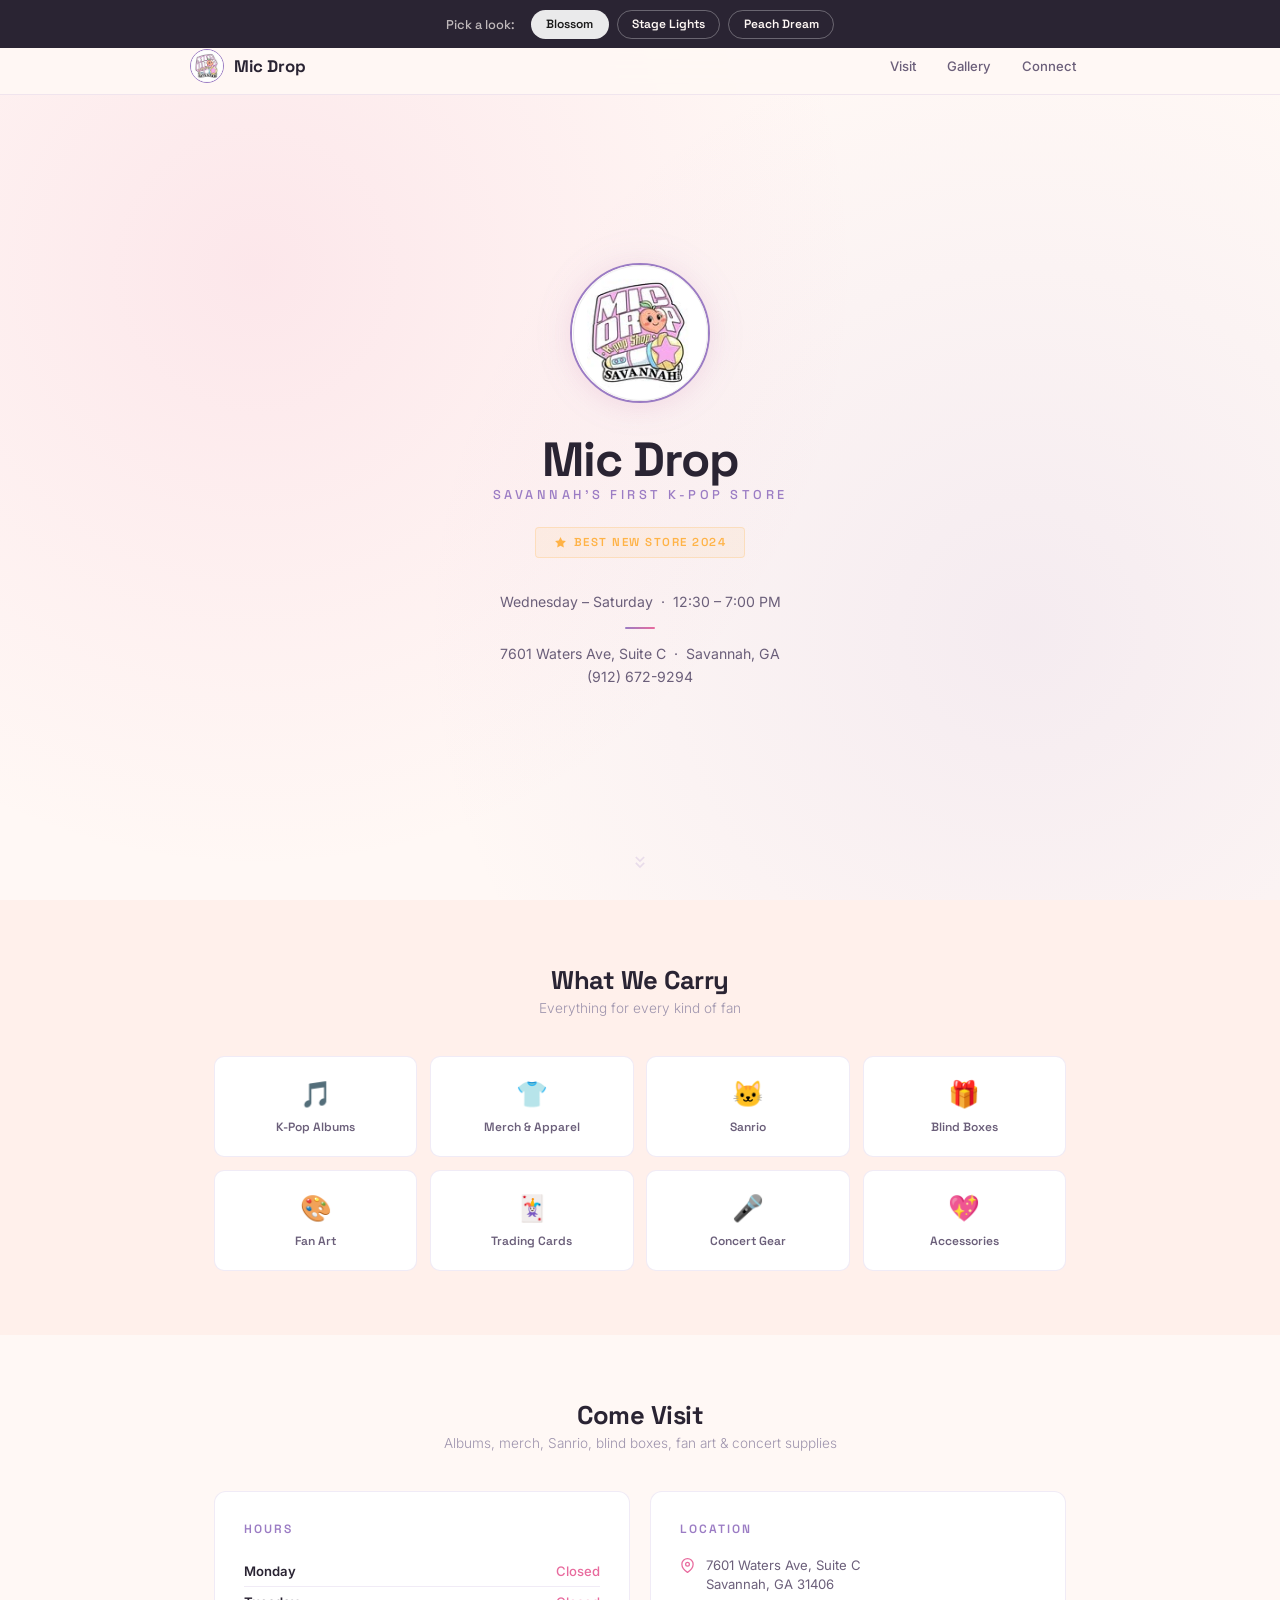
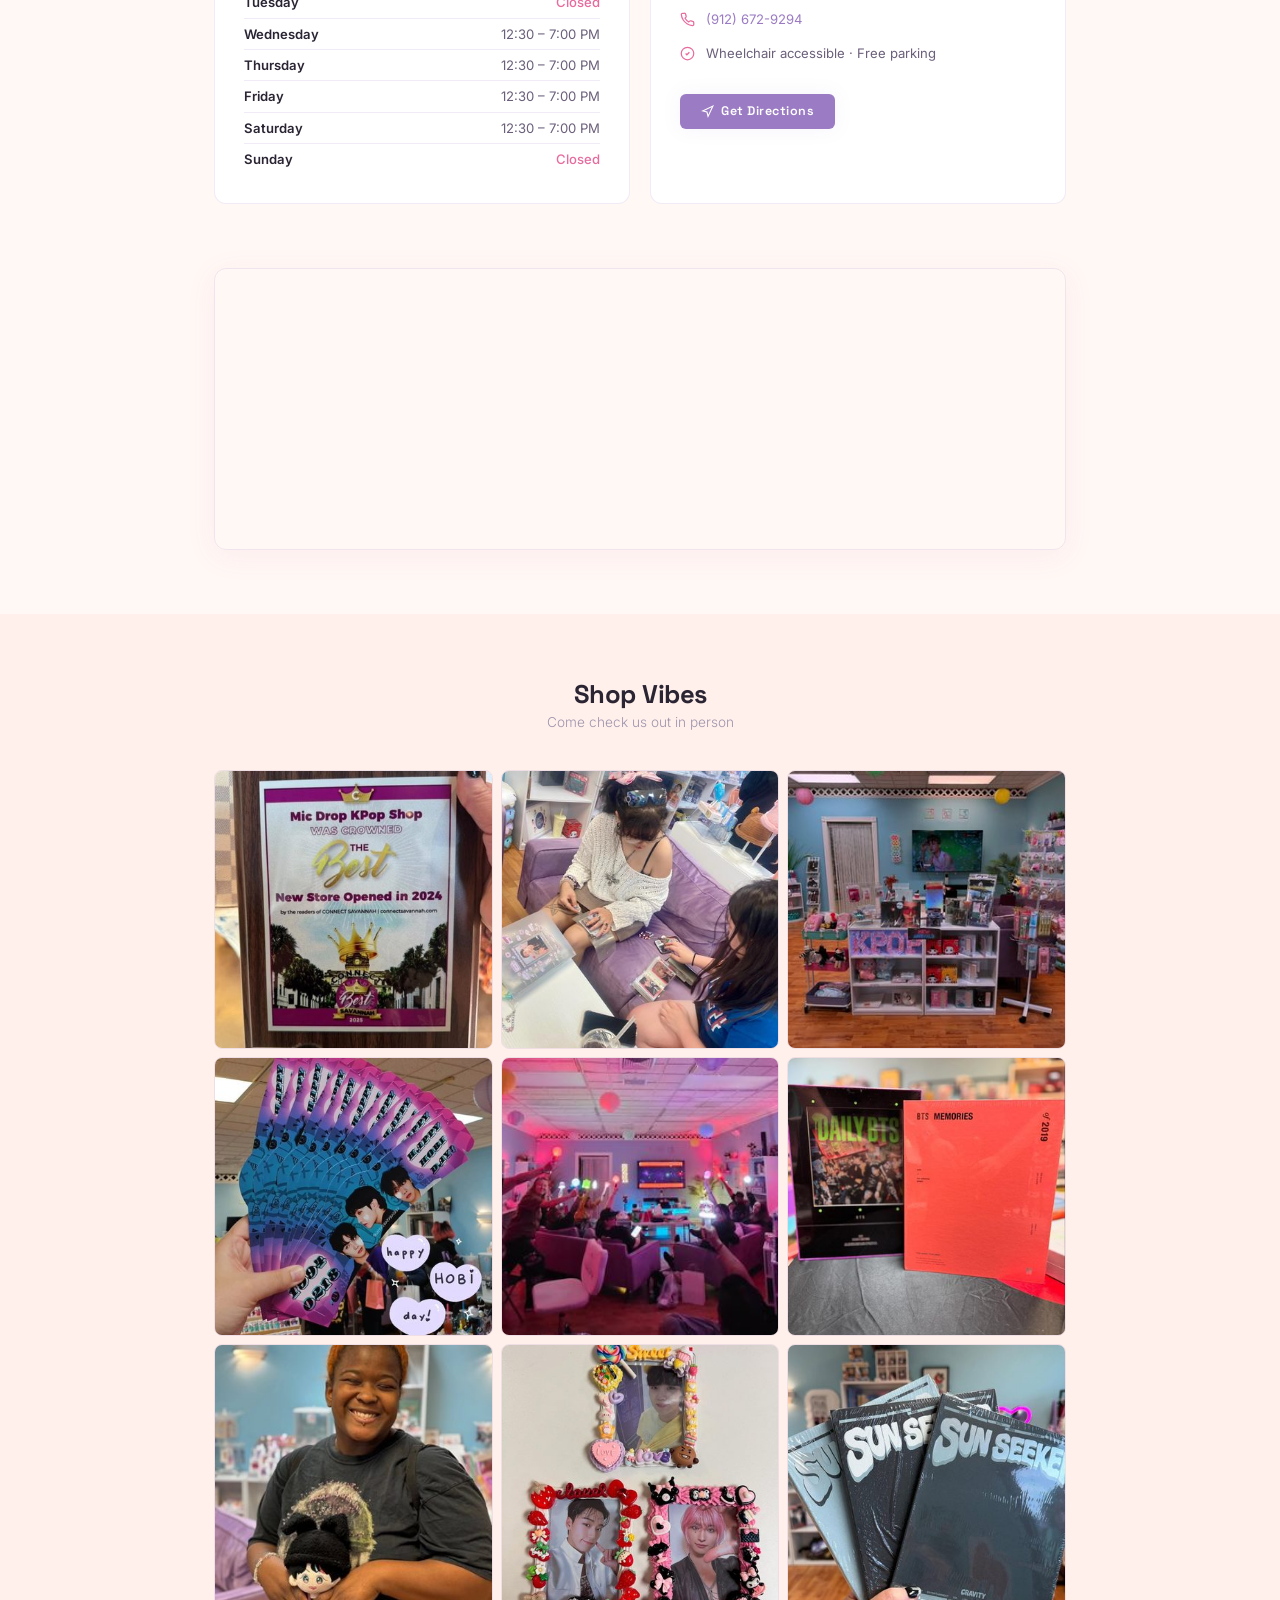
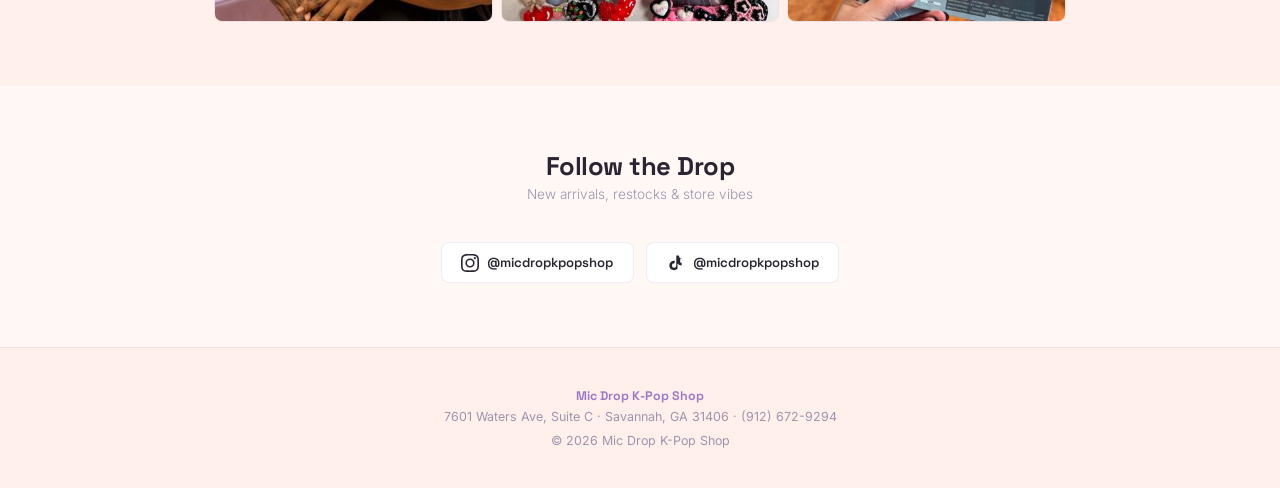
==== index.html @ 99015c01 "Initial landing page for Mic Drop K-Pop Shop" ====
<!DOCTYPE html>
<html lang="en">
<head>
<meta charset="UTF-8">
<meta name="viewport" content="width=device-width, initial-scale=1.0">
<title>Mic Drop K-Pop Shop | Savannah's First K-Pop Store</title>
<meta name="description" content="Mic Drop K-Pop Shop — Savannah's first K-pop store! Albums, merch, Sanrio, blind boxes & more. Open Wed-Sat 12:30-7pm. 7601 Waters Ave, Suite C, Savannah GA.">
<link rel="preconnect" href="https://fonts.googleapis.com">
<link rel="preconnect" href="https://fonts.gstatic.com" crossorigin>
<link href="https://fonts.googleapis.com/css2?family=Space+Grotesk:wght@400;500;600;700&family=Inter:wght@300;400;500;600&display=swap" rel="stylesheet">
<link rel="stylesheet" href="css/style.css">
<!-- ANALYTICS: uncomment when live
<script data-goatcounter="https://micdropkpop.goatcounter.com/count" async src="//gc.zgo.at/count.js"></script>
-->
</head>
<body data-theme="blossom">

<!-- THEME PICKER — Mom picks her favorite, then we remove this bar -->
<div class="theme-bar" id="themebar">
  <span>Pick a look:</span>
  <button class="theme-btn active" onclick="setTheme('blossom')">Blossom</button>
  <button class="theme-btn" onclick="setTheme('stage-lights')">Stage Lights</button>
  <button class="theme-btn" onclick="setTheme('peach-dream')">Peach Dream</button>
</div>

<!-- NAV -->
<nav class="site-nav">
  <div class="nav-inner">
    <a href="#" class="nav-brand">
      <img src="images/logo.png" alt="Mic Drop">
      <strong>Mic Drop</strong>
    </a>
    <div class="nav-links">
      <a href="#visit">Visit</a>
      <a href="#gallery">Gallery</a>
      <a href="#connect">Connect</a>
    </div>
    <button class="nav-toggle" onclick="document.querySelector('.nav-links').classList.toggle('open')" aria-label="Menu">&#9776;</button>
  </div>
</nav>

<!-- HERO -->
<section class="hero">
  <div class="hero-content">
    <div class="logo-wrap">
      <img src="images/logo.png" alt="Mic Drop K-Pop Shop Logo" width="140" height="140">
    </div>

    <h1>Mic Drop</h1>
    <p class="tagline">Savannah's First K-Pop Store</p>

    <div class="award">
      <svg viewBox="0 0 24 24" fill="currentColor" width="14" height="14"><path d="M12 2l3.09 6.26L22 9.27l-5 4.87 1.18 6.88L12 17.77l-6.18 3.25L7 14.14 2 9.27l6.91-1.01L12 2z"/></svg>
      Best New Store 2024
    </div>

    <div class="hero-info">
      <div>Wednesday &ndash; Saturday &nbsp;&middot;&nbsp; 12:30 &ndash; 7:00 PM</div>
      <div class="hero-divider"></div>
      <div>7601 Waters Ave, Suite C &nbsp;&middot;&nbsp; Savannah, GA</div>
      <div><a href="tel:+19126729294">(912) 672-9294</a></div>
    </div>
  </div>

  <div class="scroll-cue">
    <svg width="20" height="20" viewBox="0 0 24 24" fill="none" stroke="currentColor" stroke-width="2"><path d="M7 13l5 5 5-5M7 6l5 5 5-5"/></svg>
  </div>
</section>

<!-- WHAT WE CARRY -->
<div class="section-alt">
  <div class="section">
    <div class="section-head">
      <h2>What We Carry</h2>
      <p>Everything for every kind of fan</p>
    </div>
    <div class="categories">
      <div class="cat"><span class="cat-icon">&#x1F3B5;</span><span class="cat-name">K-Pop Albums</span></div>
      <div class="cat"><span class="cat-icon">&#x1F455;</span><span class="cat-name">Merch &amp; Apparel</span></div>
      <div class="cat"><span class="cat-icon">&#x1F431;</span><span class="cat-name">Sanrio</span></div>
      <div class="cat"><span class="cat-icon">&#x1F381;</span><span class="cat-name">Blind Boxes</span></div>
      <div class="cat"><span class="cat-icon">&#x1F3A8;</span><span class="cat-name">Fan Art</span></div>
      <div class="cat"><span class="cat-icon">&#x1F0CF;</span><span class="cat-name">Trading Cards</span></div>
      <div class="cat"><span class="cat-icon">&#x1F3A4;</span><span class="cat-name">Concert Gear</span></div>
      <div class="cat"><span class="cat-icon">&#x1F496;</span><span class="cat-name">Accessories</span></div>
    </div>
  </div>
</div>

<!-- VISIT -->
<div class="section" id="visit">
  <div class="section-head">
    <h2>Come Visit</h2>
    <p>Albums, merch, Sanrio, blind boxes, fan art &amp; concert supplies</p>
  </div>
  <div class="info-grid">
    <div class="card">
      <h3>Hours</h3>
      <div class="hours-row"><span class="hours-day">Monday</span><span class="hours-closed">Closed</span></div>
      <div class="hours-row"><span class="hours-day">Tuesday</span><span class="hours-closed">Closed</span></div>
      <div class="hours-row"><span class="hours-day">Wednesday</span><span class="hours-time">12:30 &ndash; 7:00 PM</span></div>
      <div class="hours-row"><span class="hours-day">Thursday</span><span class="hours-time">12:30 &ndash; 7:00 PM</span></div>
      <div class="hours-row"><span class="hours-day">Friday</span><span class="hours-time">12:30 &ndash; 7:00 PM</span></div>
      <div class="hours-row"><span class="hours-day">Saturday</span><span class="hours-time">12:30 &ndash; 7:00 PM</span></div>
      <div class="hours-row"><span class="hours-day">Sunday</span><span class="hours-closed">Closed</span></div>
    </div>
    <div class="card">
      <h3>Location</h3>
      <div class="loc-row">
        <svg viewBox="0 0 24 24" fill="none" stroke="currentColor" stroke-width="2"><path d="M21 10c0 7-9 13-9 13s-9-6-9-13a9 9 0 0 1 18 0z"/><circle cx="12" cy="10" r="3"/></svg>
        <div>7601 Waters Ave, Suite C<br>Savannah, GA 31406</div>
      </div>
      <div class="loc-row">
        <svg viewBox="0 0 24 24" fill="none" stroke="currentColor" stroke-width="2"><path d="M22 16.92v3a2 2 0 0 1-2.18 2 19.79 19.79 0 0 1-8.63-3.07 19.5 19.5 0 0 1-6-6 19.79 19.79 0 0 1-3.07-8.67A2 2 0 0 1 4.11 2h3a2 2 0 0 1 2 1.72c.127.96.361 1.903.7 2.81a2 2 0 0 1-.45 2.11L8.09 9.91a16 16 0 0 0 6 6l1.27-1.27a2 2 0 0 1 2.11-.45c.907.339 1.85.573 2.81.7A2 2 0 0 1 22 16.92z"/></svg>
        <a href="tel:+19126729294" data-track="phone">(912) 672-9294</a>
      </div>
      <div class="loc-row">
        <svg viewBox="0 0 24 24" fill="none" stroke="currentColor" stroke-width="2"><path d="M9 12l2 2 4-4"/><circle cx="12" cy="12" r="10"/></svg>
        <div>Wheelchair accessible &middot; Free parking</div>
      </div>
      <a href="https://www.google.com/maps/dir/?api=1&destination=7601+Waters+Ave+Suite+C+Savannah+GA+31406" target="_blank" rel="noopener" class="btn" data-track="directions">
        <svg viewBox="0 0 24 24" fill="none" stroke="currentColor" stroke-width="2"><path d="M3 11l19-9-9 19-2-8-8-2z"/></svg>
        Get Directions
      </a>
    </div>
  </div>
</div>

<!-- MAP -->
<div class="map-section">
  <div class="map-frame">
    <iframe src="https://maps.google.com/maps?q=7601+Waters+Ave+Suite+C+Savannah+GA+31406&t=&z=15&ie=UTF8&iwloc=&output=embed" allowfullscreen loading="lazy" referrerpolicy="no-referrer-when-downgrade" title="Store location"></iframe>
  </div>
</div>

<!-- GALLERY -->
<div class="section-alt" id="gallery">
  <div class="section">
    <div class="section-head">
      <h2>Shop Vibes</h2>
      <p>Come check us out in person</p>
    </div>
    <div class="gallery-grid">
      <div class="gallery-item"><img src="images/gallery/gallery_000_thumb.jpg" alt="Shop photo" loading="lazy"></div>
      <div class="gallery-item"><img src="images/gallery/gallery_001_thumb.jpg" alt="Shop photo" loading="lazy"></div>
      <div class="gallery-item"><img src="images/gallery/gallery_002_thumb.jpg" alt="Shop photo" loading="lazy"></div>
      <div class="gallery-item"><img src="images/gallery/gallery_003_thumb.jpg" alt="Shop photo" loading="lazy"></div>
      <div class="gallery-item"><img src="images/gallery/gallery_004_thumb.jpg" alt="Shop photo" loading="lazy"></div>
      <div class="gallery-item"><img src="images/gallery/gallery_005_thumb.jpg" alt="Shop photo" loading="lazy"></div>
      <div class="gallery-item"><img src="images/gallery/gallery_006_thumb.jpg" alt="Shop photo" loading="lazy"></div>
      <div class="gallery-item"><img src="images/gallery/gallery_007_thumb.jpg" alt="Shop photo" loading="lazy"></div>
      <div class="gallery-item"><img src="images/gallery/gallery_008_thumb.jpg" alt="Shop photo" loading="lazy"></div>
    </div>
  </div>
</div>

<!-- CONNECT -->
<div class="section" id="connect">
  <div class="section-head">
    <h2>Follow the Drop</h2>
    <p>New arrivals, restocks &amp; store vibes</p>
  </div>
  <div class="social-links">
    <a href="https://www.instagram.com/micdropkpopshop/" target="_blank" rel="noopener" class="social-link ig">
      <svg viewBox="0 0 24 24" fill="currentColor"><path d="M12 2.163c3.204 0 3.584.012 4.85.07 3.252.148 4.771 1.691 4.919 4.919.058 1.265.069 1.645.069 4.849 0 3.205-.012 3.584-.069 4.849-.149 3.225-1.664 4.771-4.919 4.919-1.266.058-1.644.07-4.85.07-3.204 0-3.584-.012-4.849-.07-3.26-.149-4.771-1.699-4.919-4.92-.058-1.265-.07-1.644-.07-4.849 0-3.204.013-3.583.07-4.849.149-3.227 1.664-4.771 4.919-4.919 1.266-.057 1.645-.069 4.849-.069zM12 0C8.741 0 8.333.014 7.053.072 2.695.272.273 2.69.073 7.052.014 8.333 0 8.741 0 12c0 3.259.014 3.668.072 4.948.2 4.358 2.618 6.78 6.98 6.98C8.333 23.986 8.741 24 12 24c3.259 0 3.668-.014 4.948-.072 4.354-.2 6.782-2.618 6.979-6.98.059-1.28.073-1.689.073-4.948 0-3.259-.014-3.667-.072-4.947-.196-4.354-2.617-6.78-6.979-6.98C15.668.014 15.259 0 12 0zm0 5.838a6.162 6.162 0 100 12.324 6.162 6.162 0 000-12.324zM12 16a4 4 0 110-8 4 4 0 010 8zm6.406-11.845a1.44 1.44 0 100 2.881 1.44 1.44 0 000-2.881z"/></svg>
      @micdropkpopshop
    </a>
    <a href="https://www.tiktok.com/@micdropkpopshop" target="_blank" rel="noopener" class="social-link tt">
      <svg viewBox="0 0 24 24" fill="currentColor"><path d="M19.59 6.69a4.83 4.83 0 01-3.77-4.25V2h-3.45v13.67a2.89 2.89 0 01-2.88 2.5 2.89 2.89 0 01-2.89-2.89 2.89 2.89 0 012.89-2.89c.28 0 .54.04.79.1v-3.5a6.37 6.37 0 00-.79-.05A6.34 6.34 0 003.15 15.2a6.34 6.34 0 0010.86 4.46V13a8.28 8.28 0 005.58 2.17v-3.44a4.85 4.85 0 01-1.99-.44l-.01-4.6z"/></svg>
      @micdropkpopshop
    </a>
  </div>
</div>

<!-- FOOTER -->
<footer class="site-footer">
  <p><strong>Mic Drop K-Pop Shop</strong></p>
  <p style="margin-top:0.3rem;">7601 Waters Ave, Suite C &middot; Savannah, GA 31406 &middot; (912) 672-9294</p>
  <p style="margin-top:0.6rem;">&copy; 2026 Mic Drop K-Pop Shop</p>
</footer>

<script>
function setTheme(name) {
  document.body.setAttribute('data-theme', name);
  document.querySelectorAll('.theme-btn').forEach(function(btn) {
    var btnName = btn.textContent.trim().toLowerCase().replace(/\s+/g, '-');
    btn.classList.toggle('active', btnName === name);
  });
  try { localStorage.setItem('micdrop-theme', name); } catch(e) {}
}
try {
  var saved = localStorage.getItem('micdrop-theme');
  if (saved) setTheme(saved);
} catch(e) {}
// ANALYTICS: uncomment when GoatCounter is live
// Track directions clicks and phone taps — the two metrics that matter
// document.querySelectorAll('[data-track]').forEach(function(el) {
//   el.addEventListener('click', function() {
//     if (window.goatcounter) {
//       window.goatcounter.count({path: 'action/' + el.getAttribute('data-track'), event: true});
//     }
//   });
// });

document.addEventListener('click', function(e) {
  var nav = document.querySelector('.nav-links');
  if (nav && nav.classList.contains('open') && !e.target.closest('.site-nav')) {
    nav.classList.remove('open');
  }
});
</script>
</body>
</html>
---- css/style.css ----
/* Mic Drop K-Pop Shop — Landing Page */

/* =========================================
   THEME VARIABLES
   ========================================= */

/* Blossom (Light) — matches the kawaii logo */
[data-theme="blossom"] {
  --bg: #FFF8F5;
  --bg-card: #FFFFFF;
  --bg-elevated: #FFF0EB;
  --accent: #E86B9E;
  --accent-glow: rgba(232,107,158,0.12);
  --secondary: #9B7CC4;
  --secondary-glow: rgba(155,124,196,0.10);
  --gold: #FFB347;
  --text: #2A2433;
  --text-muted: #6B5F7A;
  --text-dim: #9E94AD;
  --border: rgba(155,124,196,0.15);
  --shadow: rgba(232,107,158,0.08);
  --nav-bg: rgba(255,248,245,0.92);
  --btn-text: #FFFFFF;
  --footer-bg: #FFF0EB;
}

/* Stage Lights (Dark) */
[data-theme="stage-lights"] {
  --bg: #0E0B13;
  --bg-card: #16121E;
  --bg-elevated: #1E1929;
  --accent: #E86B9E;
  --accent-glow: rgba(232,107,158,0.12);
  --secondary: #9B7CC4;
  --secondary-glow: rgba(155,124,196,0.15);
  --gold: #FFD93D;
  --text: #EEEAF3;
  --text-muted: #9890A6;
  --text-dim: #6B6280;
  --border: rgba(155,124,196,0.15);
  --shadow: rgba(0,0,0,0.3);
  --nav-bg: rgba(14,11,19,0.92);
  --btn-text: #FFFFFF;
  --footer-bg: #16121E;
}

/* Peach Dream (Warm) */
[data-theme="peach-dream"] {
  --bg: #FEF6EE;
  --bg-card: #FFFFFF;
  --bg-elevated: #FFF2E8;
  --accent: #F5A882;
  --accent-glow: rgba(245,168,130,0.12);
  --secondary: #D4849A;
  --secondary-glow: rgba(212,132,154,0.10);
  --gold: #FFB347;
  --text: #3D2E24;
  --text-muted: #7A6558;
  --text-dim: #A69588;
  --border: rgba(212,132,154,0.15);
  --shadow: rgba(245,168,130,0.08);
  --nav-bg: rgba(254,246,238,0.92);
  --btn-text: #FFFFFF;
  --footer-bg: #FFF2E8;
}

/* =========================================
   BASE
   ========================================= */
* { margin: 0; padding: 0; box-sizing: border-box; }
html { scroll-behavior: smooth; }

body {
  font-family: 'Inter', -apple-system, BlinkMacSystemFont, sans-serif;
  color: var(--text);
  background: var(--bg);
  overflow-x: hidden;
  transition: background 0.4s, color 0.4s;
}

h1, h2, h3 { font-family: 'Space Grotesk', sans-serif; }
a { color: var(--secondary); text-decoration: none; transition: color 0.2s; }
a:hover { color: var(--accent); }

/* =========================================
   THEME PICKER (preview bar — removed for production)
   ========================================= */
.theme-bar {
  position: fixed;
  top: 0;
  left: 0;
  right: 0;
  z-index: 200;
  background: var(--text);
  color: var(--bg);
  padding: 0.6rem 1rem;
  display: flex;
  align-items: center;
  justify-content: center;
  gap: 0.5rem;
  font-family: 'Space Grotesk', sans-serif;
  font-size: 0.8rem;
  font-weight: 500;
}
.theme-bar span { margin-right: 0.5rem; opacity: 0.7; }

.theme-btn {
  padding: 0.35rem 0.9rem;
  border: 1.5px solid rgba(255,255,255,0.3);
  border-radius: 20px;
  background: transparent;
  color: inherit;
  font-family: 'Space Grotesk', sans-serif;
  font-size: 0.75rem;
  font-weight: 600;
  cursor: pointer;
  transition: all 0.2s;
}
.theme-btn:hover { border-color: rgba(255,255,255,0.6); }
.theme-btn.active {
  background: rgba(255,255,255,0.9);
  color: #1a1a1a;
  border-color: transparent;
}

/* =========================================
   NAV
   ========================================= */
.site-nav {
  position: fixed;
  top: 38px; /* below theme bar — change to 0 for production */
  left: 0;
  right: 0;
  z-index: 100;
  background: var(--nav-bg);
  backdrop-filter: blur(12px);
  -webkit-backdrop-filter: blur(12px);
  border-bottom: 1px solid var(--border);
  padding: 0 1.5rem;
  transition: background 0.4s;
}

.nav-inner {
  max-width: 900px;
  margin: 0 auto;
  display: flex;
  align-items: center;
  justify-content: space-between;
  height: 56px;
}

.nav-brand {
  display: flex;
  align-items: center;
  gap: 0.6rem;
  text-decoration: none;
  color: var(--text);
}
.nav-brand img {
  width: 34px;
  height: 34px;
  border-radius: 50%;
  border: 1.5px solid var(--secondary);
}
.nav-brand strong {
  font-family: 'Space Grotesk', sans-serif;
  font-size: 1.05rem;
  font-weight: 700;
}

.nav-links { display: flex; gap: 0.25rem; }
.nav-links a {
  padding: 0.45rem 0.85rem;
  font-size: 0.82rem;
  font-weight: 500;
  color: var(--text-muted);
  border-radius: 6px;
  transition: all 0.2s;
}
.nav-links a:hover { color: var(--text); background: var(--secondary-glow); }

.nav-toggle {
  display: none;
  background: none;
  border: none;
  color: var(--text);
  font-size: 1.4rem;
  cursor: pointer;
}

/* =========================================
   HERO
   ========================================= */
.hero {
  min-height: 100vh;
  display: flex;
  flex-direction: column;
  align-items: center;
  justify-content: center;
  text-align: center;
  padding: 6rem 1.5rem 3rem;
  position: relative;
  overflow: hidden;
}

.hero::before {
  content: '';
  position: absolute;
  inset: 0;
  background-image:
    radial-gradient(circle at 20% 30%, var(--accent-glow) 0%, transparent 50%),
    radial-gradient(circle at 80% 70%, var(--secondary-glow) 0%, transparent 50%);
  pointer-events: none;
}

.hero-content {
  position: relative;
  z-index: 2;
  max-width: 500px;
}

.logo-wrap {
  margin-bottom: 1.8rem;
  display: inline-block;
}
.logo-wrap img {
  width: 140px;
  height: 140px;
  border-radius: 50%;
  object-fit: cover;
  border: 2.5px solid var(--secondary);
  box-shadow: 0 0 40px var(--secondary-glow), 0 4px 20px var(--shadow);
  transition: transform 0.3s, box-shadow 0.3s;
}
.logo-wrap img:hover {
  transform: scale(1.03);
  box-shadow: 0 0 60px var(--secondary-glow), 0 8px 30px var(--shadow);
}

.hero h1 {
  font-size: 3rem;
  font-weight: 700;
  letter-spacing: -1px;
  line-height: 1;
  margin-bottom: 0.15rem;
}

[data-theme="stage-lights"] .hero h1 {
  background: linear-gradient(135deg, var(--text) 0%, #B99ADF 50%, var(--accent) 100%);
  -webkit-background-clip: text;
  -webkit-text-fill-color: transparent;
  background-clip: text;
}

.tagline {
  font-family: 'Space Grotesk', sans-serif;
  font-size: 0.8rem;
  font-weight: 500;
  letter-spacing: 3.5px;
  text-transform: uppercase;
  color: var(--secondary);
  margin-bottom: 1.5rem;
}

.award {
  display: inline-flex;
  align-items: center;
  gap: 0.45rem;
  background: rgba(255,179,71,0.08);
  border: 1px solid rgba(255,179,71,0.25);
  color: var(--gold);
  font-family: 'Space Grotesk', sans-serif;
  font-weight: 600;
  font-size: 0.72rem;
  letter-spacing: 1.5px;
  text-transform: uppercase;
  padding: 0.45rem 1.1rem;
  border-radius: 4px;
  margin-bottom: 2.2rem;
}
.award svg { width: 13px; height: 13px; }

[data-theme="stage-lights"] .award {
  color: #FFD93D;
  background: rgba(255,217,61,0.08);
  border-color: rgba(255,217,61,0.25);
}

.hero-info {
  display: flex;
  flex-direction: column;
  gap: 0.35rem;
  font-size: 0.88rem;
  color: var(--text-muted);
}
.hero-info a { color: var(--text-muted); }
.hero-info a:hover { color: var(--accent); }

.hero-divider {
  width: 30px;
  height: 2px;
  background: linear-gradient(90deg, var(--secondary), var(--accent));
  margin: 0.7rem auto;
  border-radius: 1px;
}

.scroll-cue {
  position: absolute;
  bottom: 1.5rem;
  left: 50%;
  transform: translateX(-50%);
  z-index: 2;
  opacity: 0.2;
  color: var(--secondary);
  animation: bob 2s ease-in-out infinite;
}
@keyframes bob {
  0%, 100% { opacity: 0.15; transform: translateX(-50%) translateY(0); }
  50% { opacity: 0.3; transform: translateX(-50%) translateY(5px); }
}

/* =========================================
   SECTIONS
   ========================================= */
.section {
  padding: 4rem 1.5rem;
  max-width: 900px;
  margin: 0 auto;
}

.section-alt {
  background: var(--bg-elevated);
  transition: background 0.4s;
}

.section-head {
  text-align: center;
  margin-bottom: 2.5rem;
}
.section-head h2 {
  font-size: 1.6rem;
  font-weight: 700;
  letter-spacing: -0.5px;
  margin-bottom: 0.25rem;
}
.section-head p {
  font-size: 0.85rem;
  color: var(--text-dim);
  font-weight: 300;
}

/* =========================================
   CATEGORIES
   ========================================= */
.categories {
  display: grid;
  grid-template-columns: repeat(4, 1fr);
  gap: 0.8rem;
}

.cat {
  background: var(--bg-card);
  border: 1px solid var(--border);
  border-radius: 10px;
  padding: 1.3rem 0.8rem;
  text-align: center;
  transition: all 0.3s;
}
.cat:hover {
  border-color: var(--secondary);
  transform: translateY(-2px);
  box-shadow: 0 6px 20px var(--shadow);
}
.cat-icon { font-size: 1.6rem; display: block; margin-bottom: 0.4rem; }
.cat-name {
  font-family: 'Space Grotesk', sans-serif;
  font-weight: 600;
  font-size: 0.75rem;
  color: var(--text-muted);
}

/* =========================================
   INFO CARDS
   ========================================= */
.info-grid {
  display: grid;
  grid-template-columns: 1fr 1fr;
  gap: 1.3rem;
}

.card {
  background: var(--bg-card);
  border: 1px solid var(--border);
  border-radius: 12px;
  padding: 1.8rem;
  transition: border-color 0.3s, box-shadow 0.3s;
}
.card:hover {
  border-color: rgba(155,124,196,0.25);
  box-shadow: 0 4px 20px var(--shadow);
}

.card h3 {
  font-size: 0.75rem;
  font-weight: 600;
  letter-spacing: 2px;
  text-transform: uppercase;
  color: var(--secondary);
  margin-bottom: 1.2rem;
}

.hours-row {
  display: flex;
  justify-content: space-between;
  padding: 0.45rem 0;
  font-size: 0.82rem;
  border-bottom: 1px solid var(--border);
}
.hours-row:last-child { border-bottom: none; }
.hours-day { font-weight: 600; }
.hours-time { color: var(--text-muted); }
.hours-closed { color: var(--accent); font-weight: 500; }

.loc-row {
  display: flex;
  gap: 0.7rem;
  align-items: flex-start;
  margin-bottom: 0.9rem;
  font-size: 0.82rem;
  color: var(--text-muted);
  line-height: 1.5;
}
.loc-row svg {
  flex-shrink: 0;
  width: 15px;
  height: 15px;
  color: var(--accent);
  margin-top: 2px;
}

.btn {
  display: inline-flex;
  align-items: center;
  gap: 0.45rem;
  margin-top: 1rem;
  padding: 0.6rem 1.3rem;
  background: var(--secondary);
  color: var(--btn-text);
  font-family: 'Space Grotesk', sans-serif;
  font-size: 0.78rem;
  font-weight: 600;
  letter-spacing: 0.5px;
  border: none;
  border-radius: 6px;
  text-decoration: none;
  transition: all 0.2s;
  box-shadow: 0 0 18px var(--secondary-glow);
  cursor: pointer;
}
.btn:hover {
  background: var(--accent);
  color: var(--btn-text);
  box-shadow: 0 0 22px var(--accent-glow);
  transform: translateY(-1px);
}
.btn svg { width: 13px; height: 13px; }

/* =========================================
   MAP
   ========================================= */
.map-section {
  max-width: 900px;
  margin: 0 auto;
  padding: 0 1.5rem 4rem;
}
.map-frame {
  border-radius: 12px;
  overflow: hidden;
  border: 1px solid var(--border);
  box-shadow: 0 6px 30px var(--shadow);
}
.map-frame iframe {
  width: 100%;
  height: 280px;
  border: none;
  display: block;
}
[data-theme="stage-lights"] .map-frame iframe {
  filter: invert(90%) hue-rotate(180deg) saturate(60%) brightness(120%) contrast(85%);
}

/* =========================================
   GALLERY
   ========================================= */
.gallery-grid {
  display: grid;
  grid-template-columns: repeat(3, 1fr);
  gap: 0.5rem;
}
.gallery-item {
  aspect-ratio: 1;
  overflow: hidden;
  border-radius: 8px;
  border: 1px solid var(--border);
}
.gallery-item img {
  width: 100%;
  height: 100%;
  object-fit: cover;
  transition: transform 0.3s;
  display: block;
}
.gallery-item:hover img { transform: scale(1.05); }

/* =========================================
   SOCIAL
   ========================================= */
.social-links {
  display: flex;
  justify-content: center;
  gap: 0.8rem;
  flex-wrap: wrap;
}

.social-link {
  display: flex;
  align-items: center;
  gap: 0.5rem;
  padding: 0.65rem 1.2rem;
  background: var(--bg-card);
  border: 1px solid var(--border);
  border-radius: 8px;
  text-decoration: none;
  color: var(--text);
  font-family: 'Space Grotesk', sans-serif;
  font-weight: 600;
  font-size: 0.82rem;
  transition: all 0.2s;
}
.social-link:hover {
  border-color: var(--secondary);
  background: var(--bg-elevated);
  color: var(--text);
}
.social-link svg { width: 18px; height: 18px; flex-shrink: 0; }
.social-link.ig:hover { border-color: #E1306C; }
.social-link.ig:hover svg { color: #E1306C; }
.social-link.tt:hover { border-color: #00f2ea; }
.social-link.tt:hover svg { color: #00f2ea; }

/* =========================================
   FOOTER
   ========================================= */
.site-footer {
  text-align: center;
  padding: 2.5rem 1.5rem;
  border-top: 1px solid var(--border);
  background: var(--footer-bg);
  font-size: 0.78rem;
  color: var(--text-dim);
  transition: background 0.4s;
}
.site-footer strong {
  color: var(--secondary);
  font-family: 'Space Grotesk', sans-serif;
}

/* =========================================
   RESPONSIVE
   ========================================= */
@media (max-width: 768px) {
  .theme-bar { font-size: 0.72rem; gap: 0.35rem; padding: 0.5rem 0.8rem; }
  .theme-btn { padding: 0.3rem 0.65rem; font-size: 0.68rem; }
  .hero h1 { font-size: 2.3rem; }
  .logo-wrap img { width: 115px; height: 115px; }
  .info-grid { grid-template-columns: 1fr; }
  .categories { grid-template-columns: repeat(2, 1fr); }
  .social-links { flex-direction: column; align-items: center; }
  .gallery-grid { grid-template-columns: repeat(2, 1fr); }
  .nav-links { display: none; }
  .nav-links.open {
    display: flex;
    flex-direction: column;
    position: absolute;
    top: 56px;
    left: 0;
    right: 0;
    background: var(--nav-bg);
    backdrop-filter: blur(12px);
    padding: 0.8rem;
    border-bottom: 1px solid var(--border);
  }
  .nav-toggle { display: block; }
}

@media (max-width: 480px) {
  .hero h1 { font-size: 1.9rem; }
  .categories { gap: 0.6rem; }
  .cat { padding: 1rem 0.6rem; }
  .section { padding: 3rem 1.2rem; }
  .gallery-grid { grid-template-columns: repeat(2, 1fr); }
}
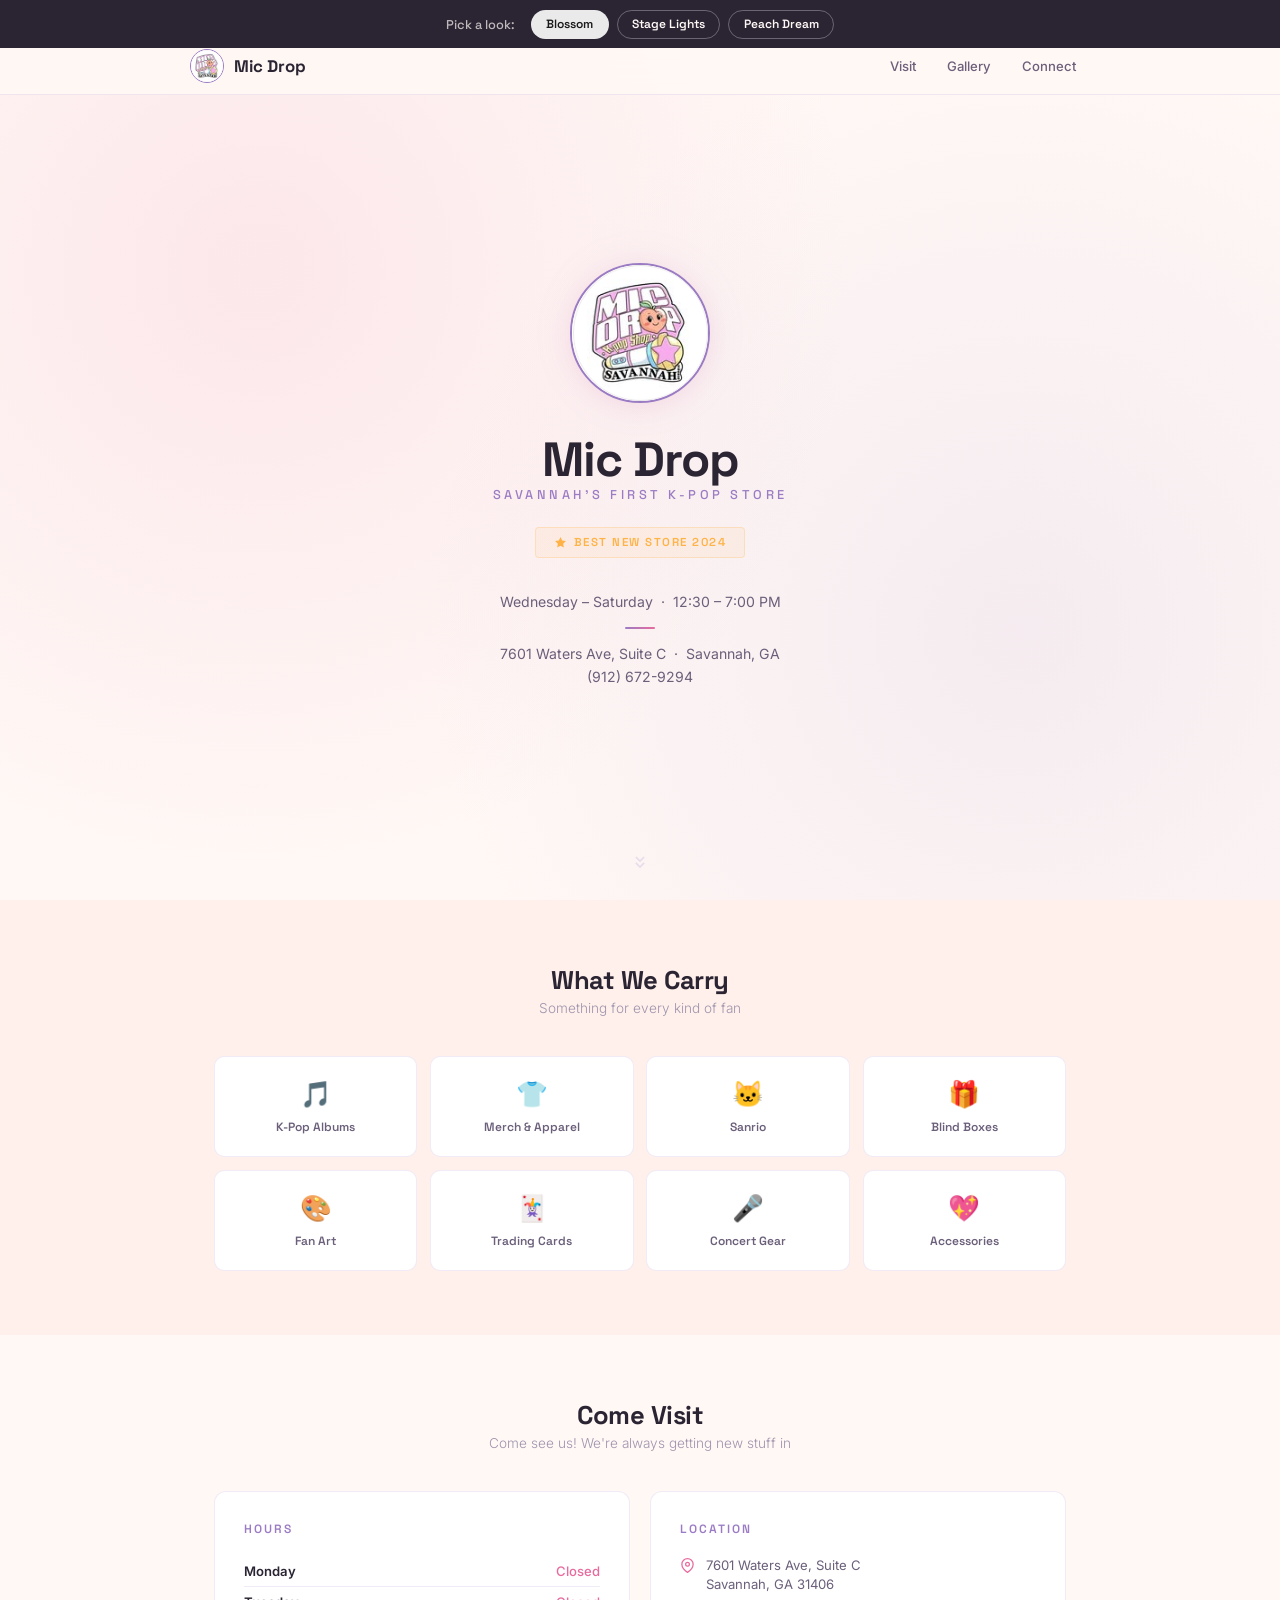
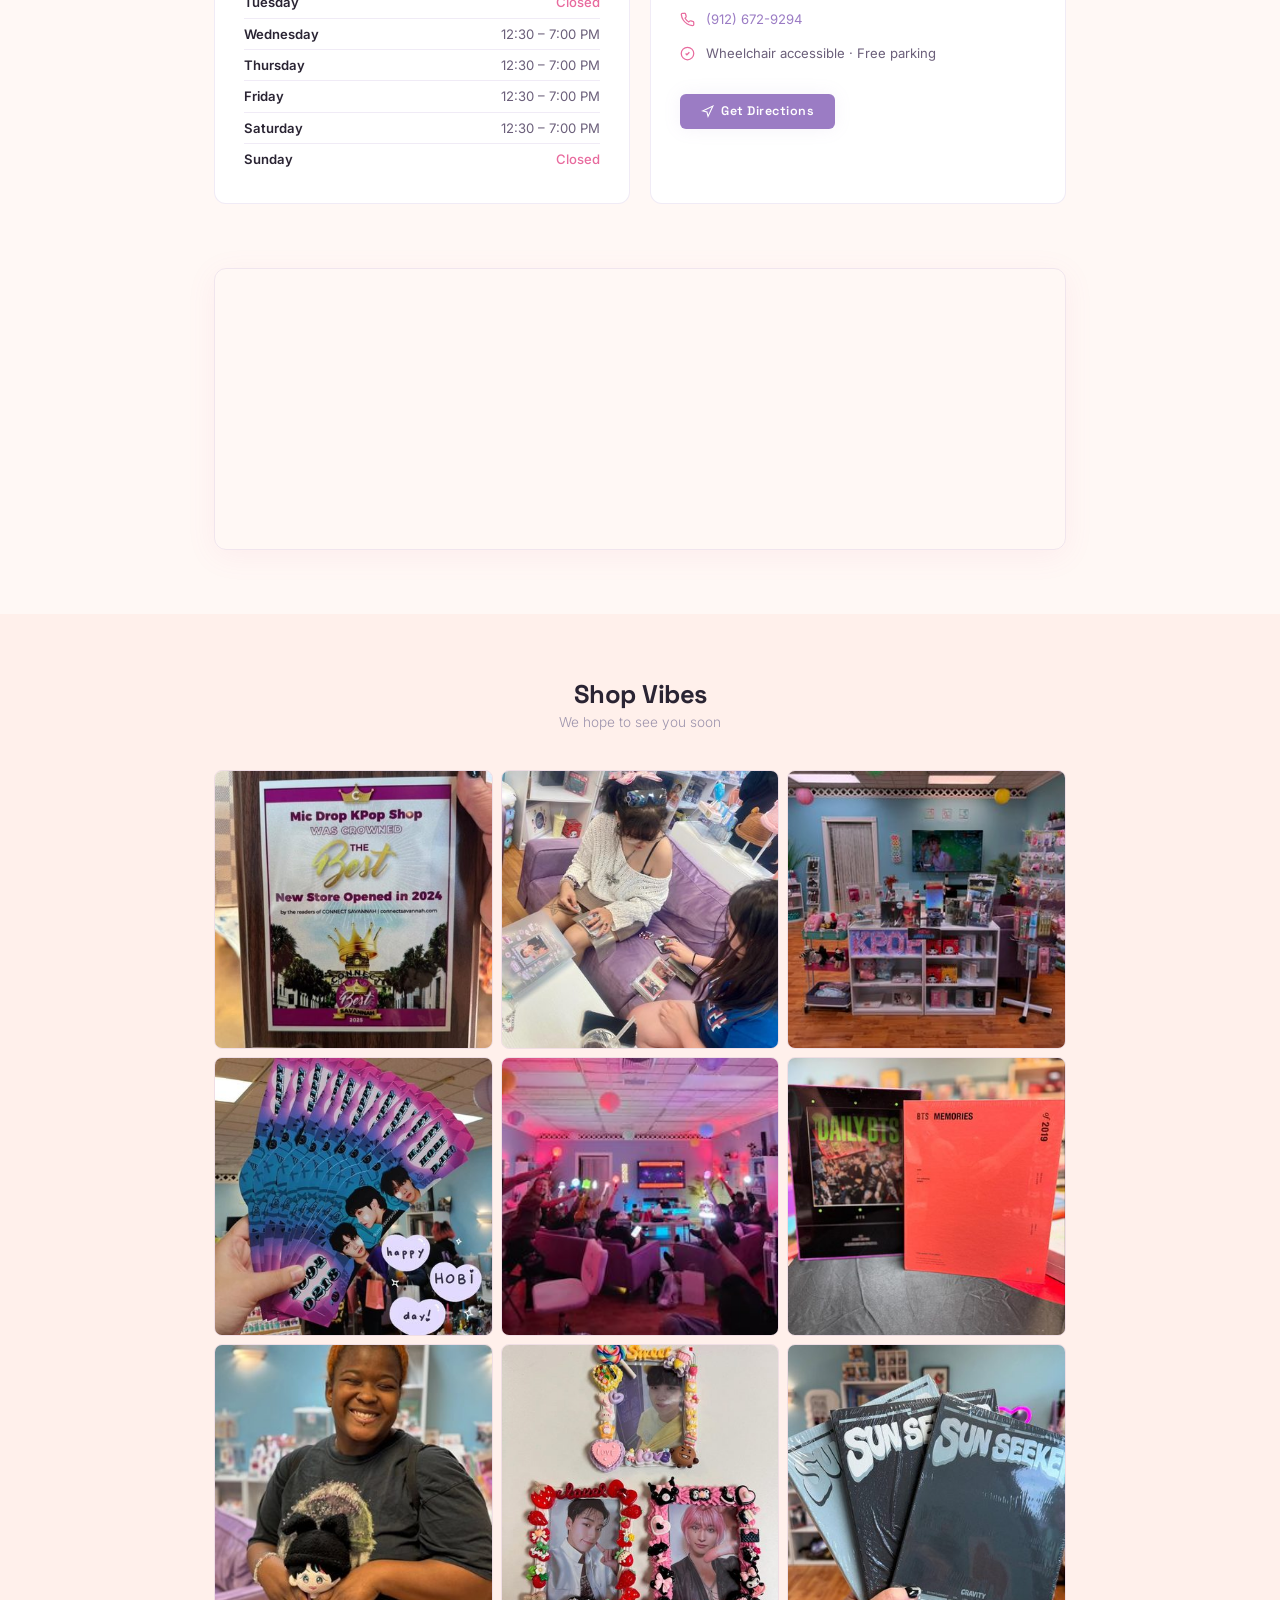
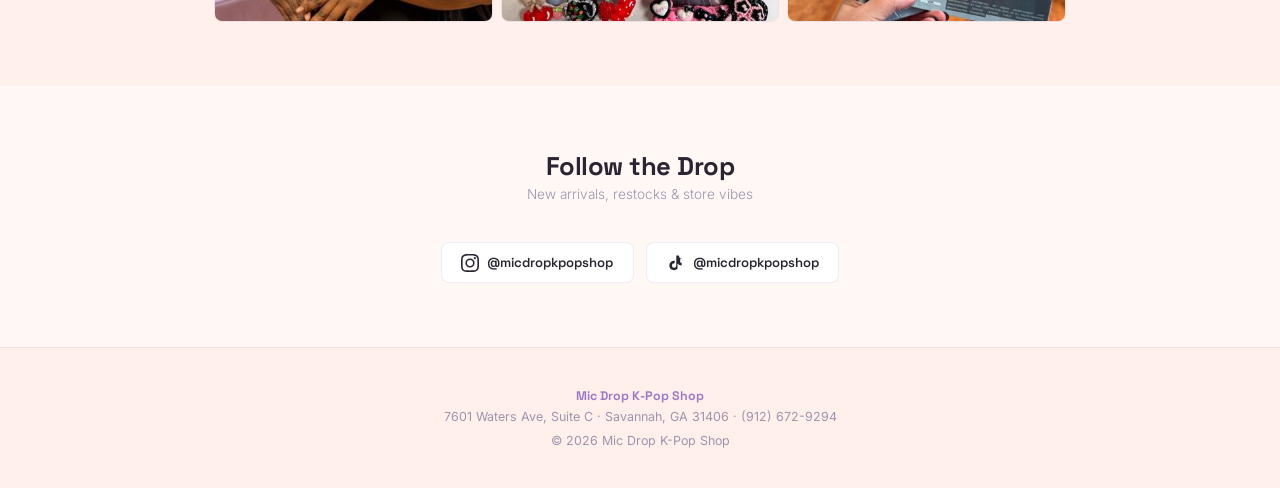
==== commit eb9248fe: "Add favicon, OG social tags, real alt text, tune copy to match shop voice" ====
--- a/index.html
+++ b/index.html
@@ -5,6 +5,17 @@
 <meta name="viewport" content="width=device-width, initial-scale=1.0">
 <title>Mic Drop K-Pop Shop | Savannah's First K-Pop Store</title>
 <meta name="description" content="Mic Drop K-Pop Shop — Savannah's first K-pop store! Albums, merch, Sanrio, blind boxes & more. Open Wed-Sat 12:30-7pm. 7601 Waters Ave, Suite C, Savannah GA.">
+<link rel="icon" href="favicon.ico" sizes="32x32">
+<link rel="apple-touch-icon" href="apple-touch-icon.png">
+<meta property="og:type" content="website">
+<meta property="og:title" content="Mic Drop K-Pop Shop">
+<meta property="og:description" content="Savannah's first K-pop store! Albums, merch, Sanrio, blind boxes & more. Open Wed-Sat 12:30-7pm.">
+<meta property="og:image" content="images/og-image.jpg">
+<meta property="og:url" content="https://micdropkpop.com">
+<meta name="twitter:card" content="summary_large_image">
+<meta name="twitter:title" content="Mic Drop K-Pop Shop">
+<meta name="twitter:description" content="Savannah's first K-pop store! Albums, merch, Sanrio, blind boxes & more.">
+<meta name="twitter:image" content="images/og-image.jpg">
 <link rel="preconnect" href="https://fonts.googleapis.com">
 <link rel="preconnect" href="https://fonts.gstatic.com" crossorigin>
 <link href="https://fonts.googleapis.com/css2?family=Space+Grotesk:wght@400;500;600;700&family=Inter:wght@300;400;500;600&display=swap" rel="stylesheet">
@@ -72,7 +83,7 @@
   <div class="section">
     <div class="section-head">
       <h2>What We Carry</h2>
-      <p>Everything for every kind of fan</p>
+      <p>Something for every kind of fan</p>
     </div>
     <div class="categories">
       <div class="cat"><span class="cat-icon">&#x1F3B5;</span><span class="cat-name">K-Pop Albums</span></div>
@@ -91,7 +102,7 @@
 <div class="section" id="visit">
   <div class="section-head">
     <h2>Come Visit</h2>
-    <p>Albums, merch, Sanrio, blind boxes, fan art &amp; concert supplies</p>
+    <p>Come see us! We're always getting new stuff in</p>
   </div>
   <div class="info-grid">
     <div class="card">
@@ -138,18 +149,18 @@
   <div class="section">
     <div class="section-head">
       <h2>Shop Vibes</h2>
-      <p>Come check us out in person</p>
+      <p>We hope to see you soon</p>
     </div>
     <div class="gallery-grid">
-      <div class="gallery-item"><img src="images/gallery/gallery_000_thumb.jpg" alt="Shop photo" loading="lazy"></div>
-      <div class="gallery-item"><img src="images/gallery/gallery_001_thumb.jpg" alt="Shop photo" loading="lazy"></div>
-      <div class="gallery-item"><img src="images/gallery/gallery_002_thumb.jpg" alt="Shop photo" loading="lazy"></div>
-      <div class="gallery-item"><img src="images/gallery/gallery_003_thumb.jpg" alt="Shop photo" loading="lazy"></div>
-      <div class="gallery-item"><img src="images/gallery/gallery_004_thumb.jpg" alt="Shop photo" loading="lazy"></div>
-      <div class="gallery-item"><img src="images/gallery/gallery_005_thumb.jpg" alt="Shop photo" loading="lazy"></div>
-      <div class="gallery-item"><img src="images/gallery/gallery_006_thumb.jpg" alt="Shop photo" loading="lazy"></div>
-      <div class="gallery-item"><img src="images/gallery/gallery_007_thumb.jpg" alt="Shop photo" loading="lazy"></div>
-      <div class="gallery-item"><img src="images/gallery/gallery_008_thumb.jpg" alt="Shop photo" loading="lazy"></div>
+      <div class="gallery-item"><img src="images/gallery/gallery_000_thumb.jpg" alt="Best New Store 2024 award from Connect Savannah" loading="lazy"></div>
+      <div class="gallery-item"><img src="images/gallery/gallery_001_thumb.jpg" alt="Fans trading photocards on the purple couch" loading="lazy"></div>
+      <div class="gallery-item"><img src="images/gallery/gallery_002_thumb.jpg" alt="Inside the shop — albums, Sanrio, and K-pop merch on display" loading="lazy"></div>
+      <div class="gallery-item"><img src="images/gallery/gallery_003_thumb.jpg" alt="Hobi Day cupsleeve event cards" loading="lazy"></div>
+      <div class="gallery-item"><img src="images/gallery/gallery_004_thumb.jpg" alt="Concert watch party with lightsticks and fans" loading="lazy"></div>
+      <div class="gallery-item"><img src="images/gallery/gallery_005_thumb.jpg" alt="BTS albums on display" loading="lazy"></div>
+      <div class="gallery-item"><img src="images/gallery/gallery_006_thumb.jpg" alt="Happy customer with a K-pop plushie" loading="lazy"></div>
+      <div class="gallery-item"><img src="images/gallery/gallery_007_thumb.jpg" alt="Handmade decoden photocard frames" loading="lazy"></div>
+      <div class="gallery-item"><img src="images/gallery/gallery_008_thumb.jpg" alt="New Cravity Sun Seeker albums just in" loading="lazy"></div>
     </div>
   </div>
 </div>
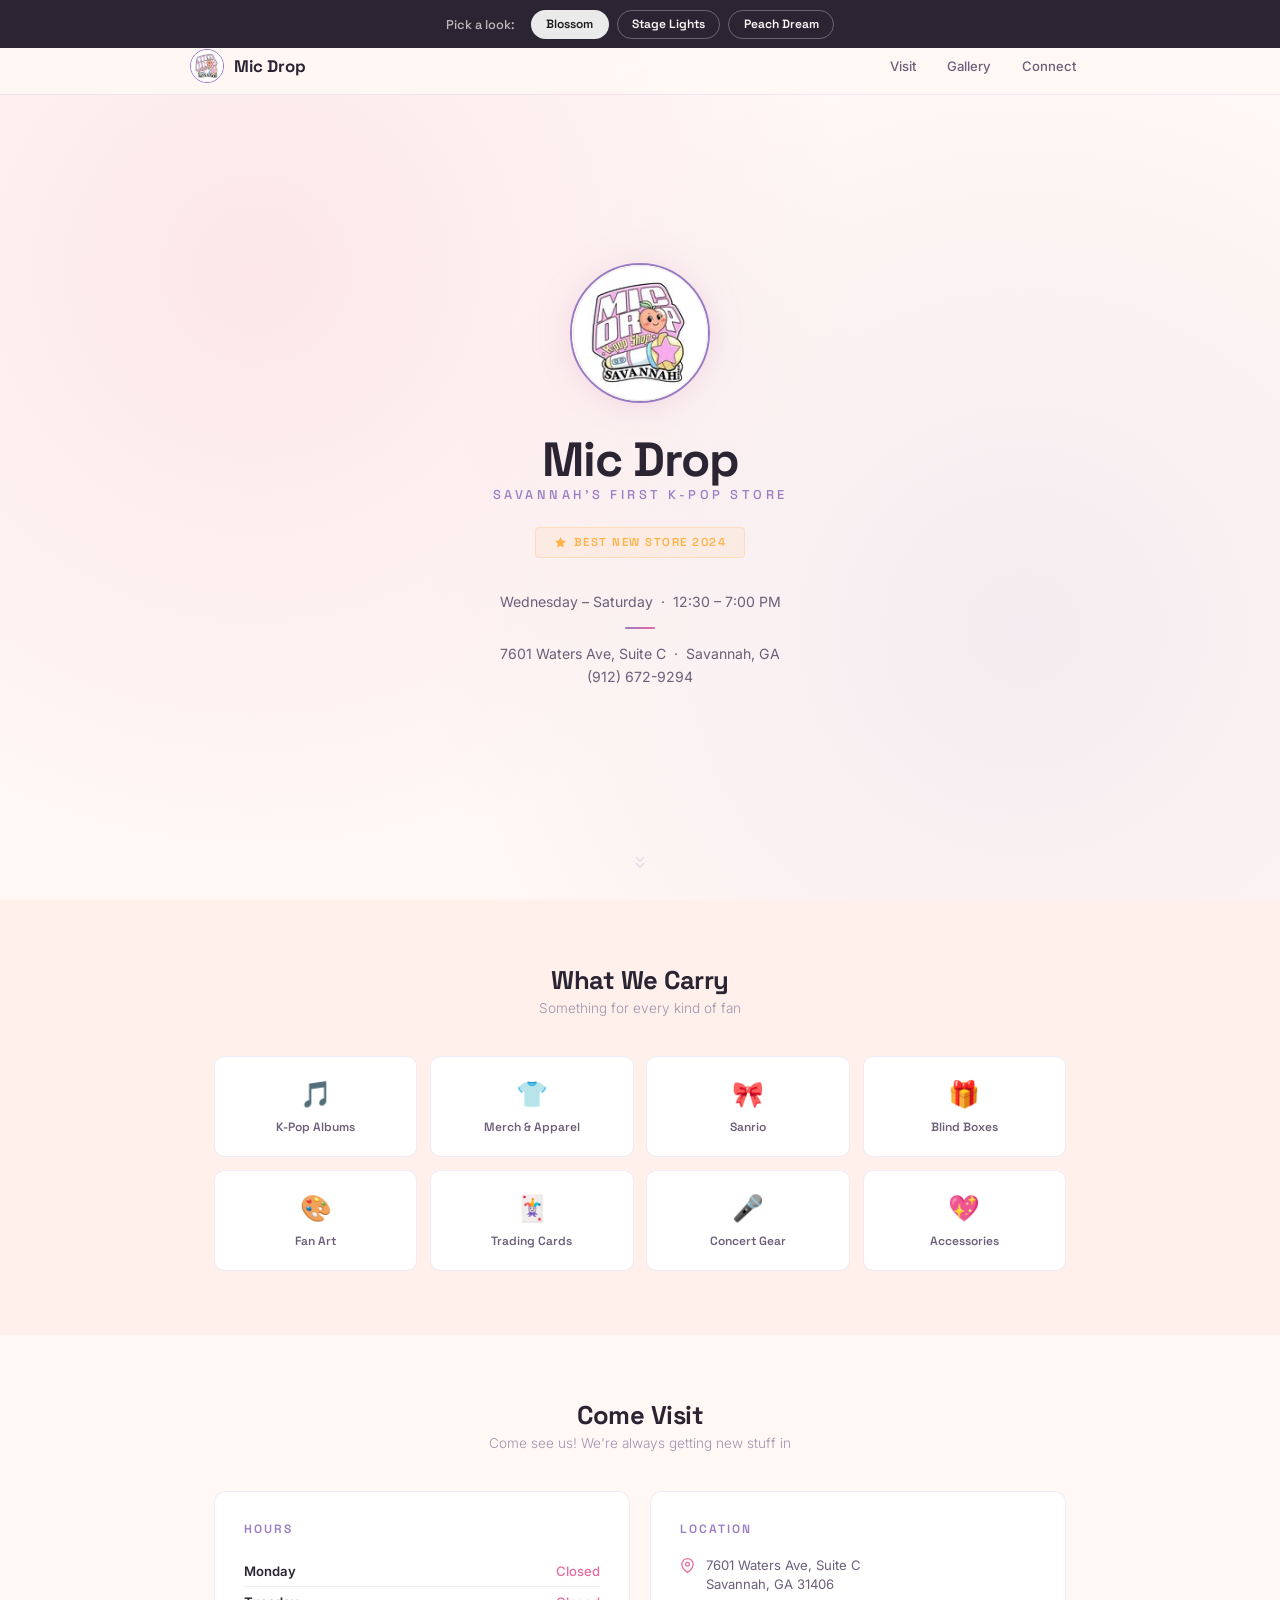
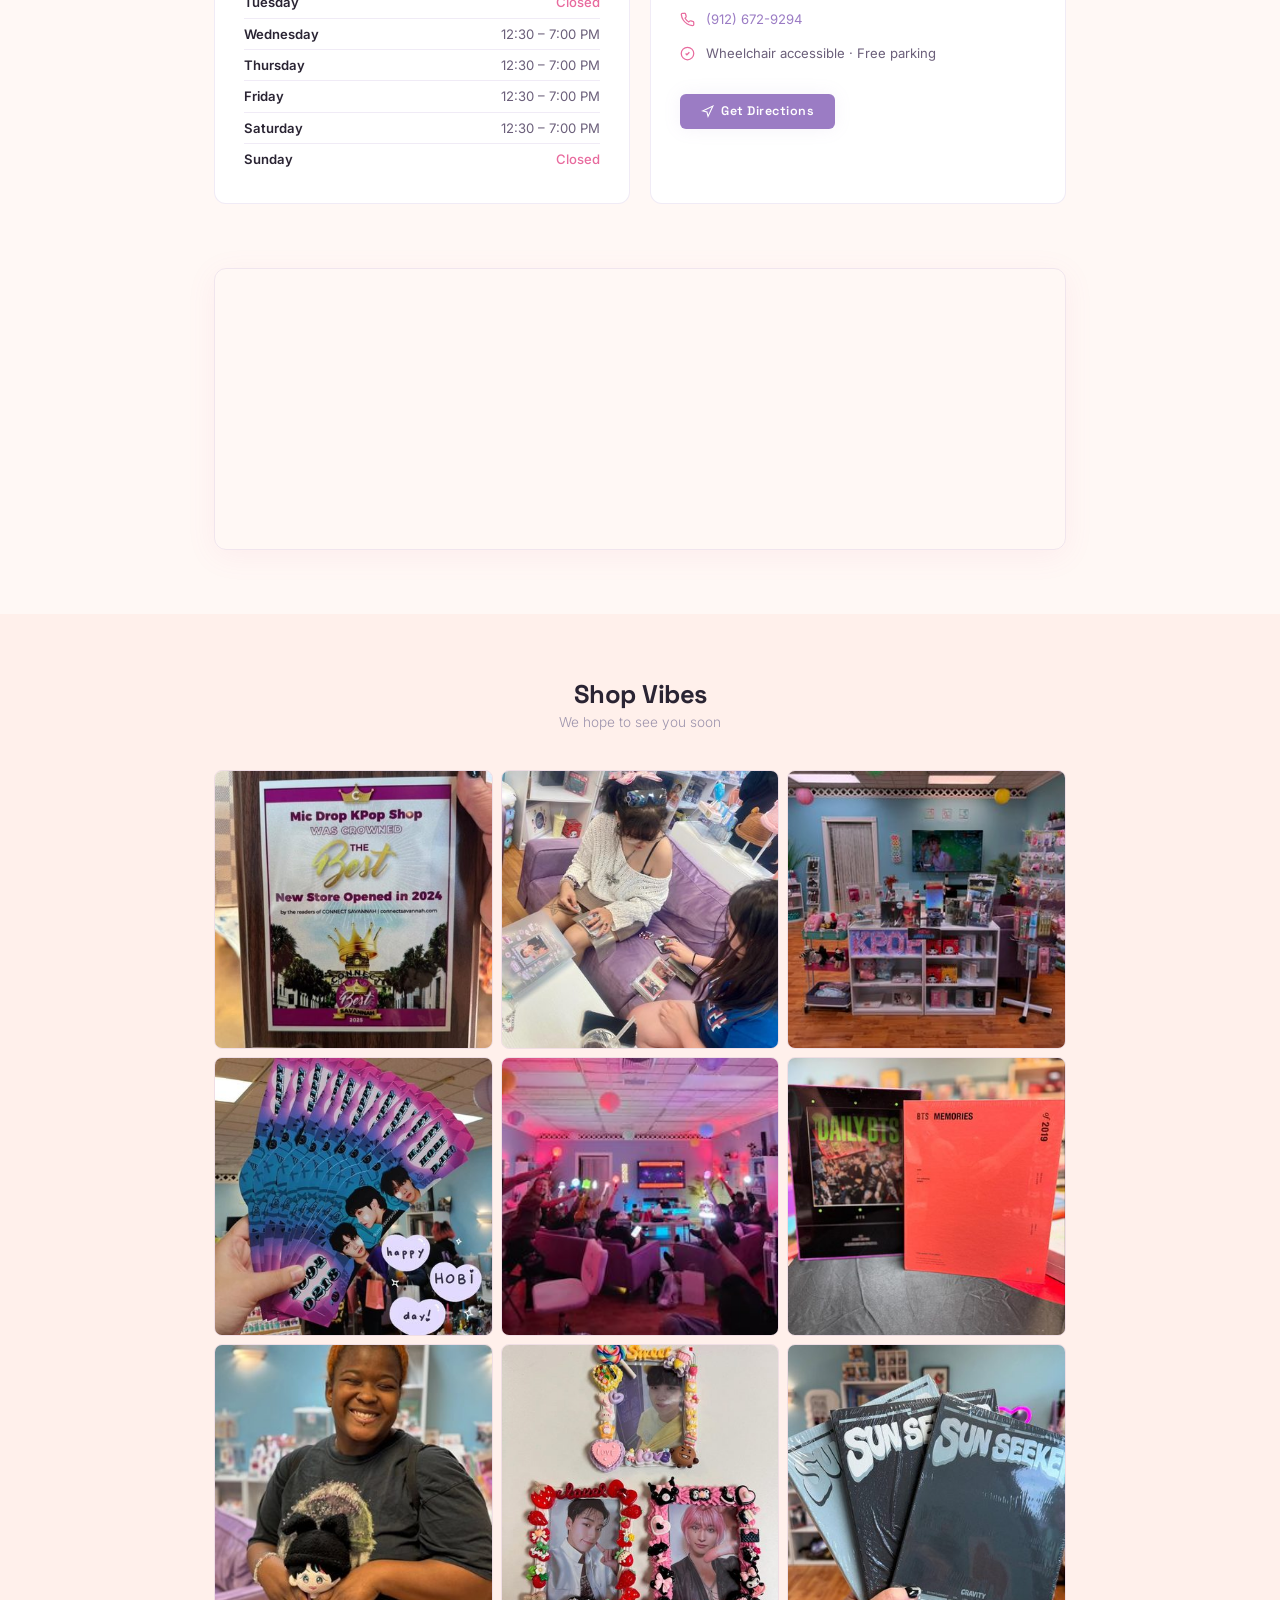
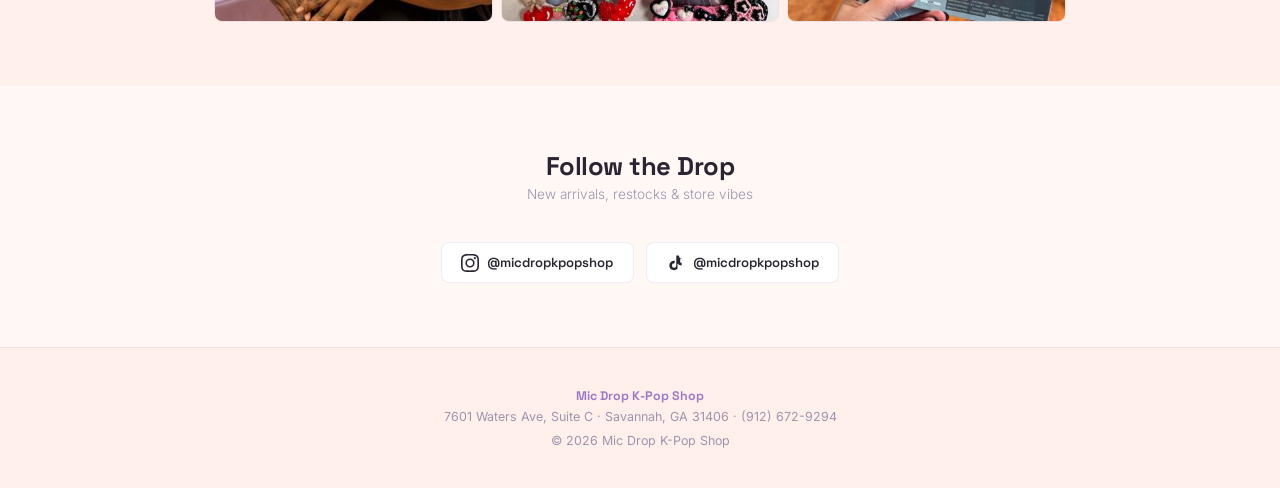
==== commit f8d6d4a8: "Fix Sanrio icon: cat emoji to ribbon bow" ====
--- a/index.html
+++ b/index.html
@@ -88,7 +88,7 @@
     <div class="categories">
       <div class="cat"><span class="cat-icon">&#x1F3B5;</span><span class="cat-name">K-Pop Albums</span></div>
       <div class="cat"><span class="cat-icon">&#x1F455;</span><span class="cat-name">Merch &amp; Apparel</span></div>
-      <div class="cat"><span class="cat-icon">&#x1F431;</span><span class="cat-name">Sanrio</span></div>
+      <div class="cat"><span class="cat-icon">&#x1F380;</span><span class="cat-name">Sanrio</span></div>
       <div class="cat"><span class="cat-icon">&#x1F381;</span><span class="cat-name">Blind Boxes</span></div>
       <div class="cat"><span class="cat-icon">&#x1F3A8;</span><span class="cat-name">Fan Art</span></div>
       <div class="cat"><span class="cat-icon">&#x1F0CF;</span><span class="cat-name">Trading Cards</span></div>
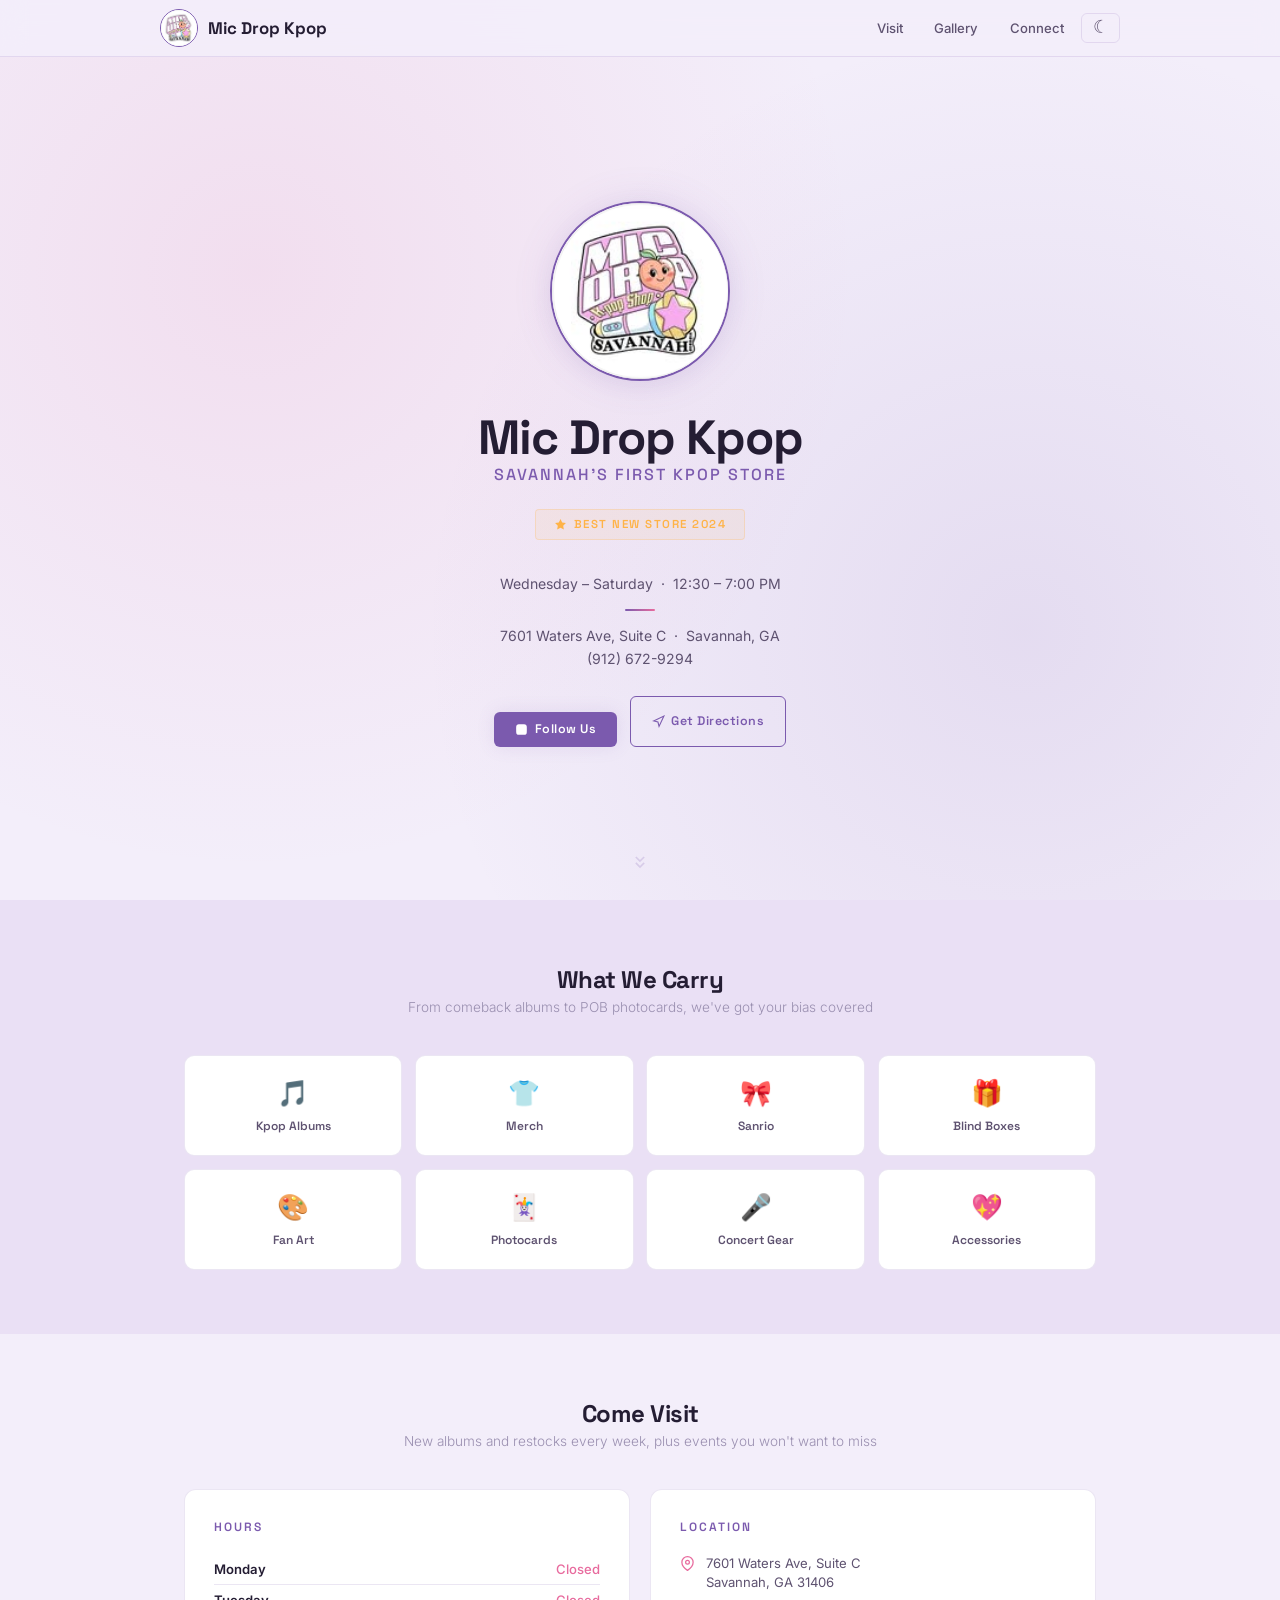
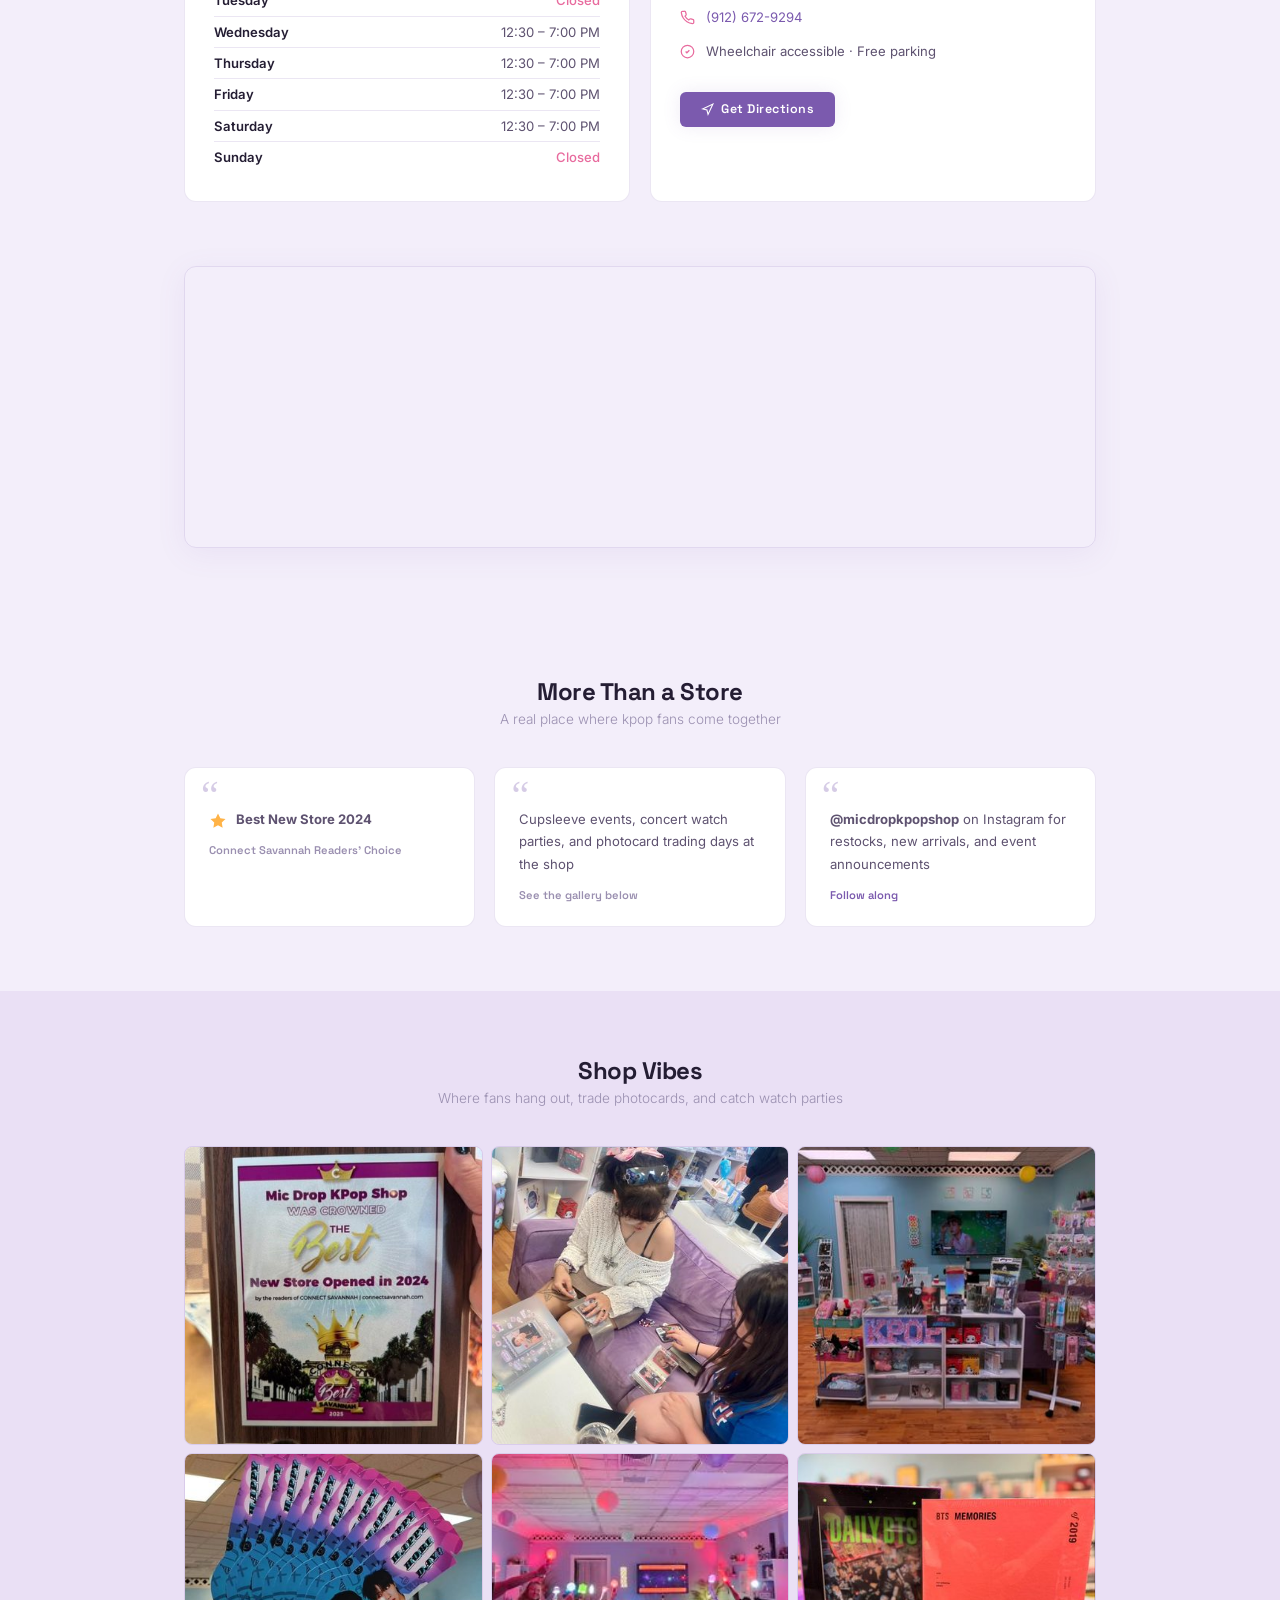
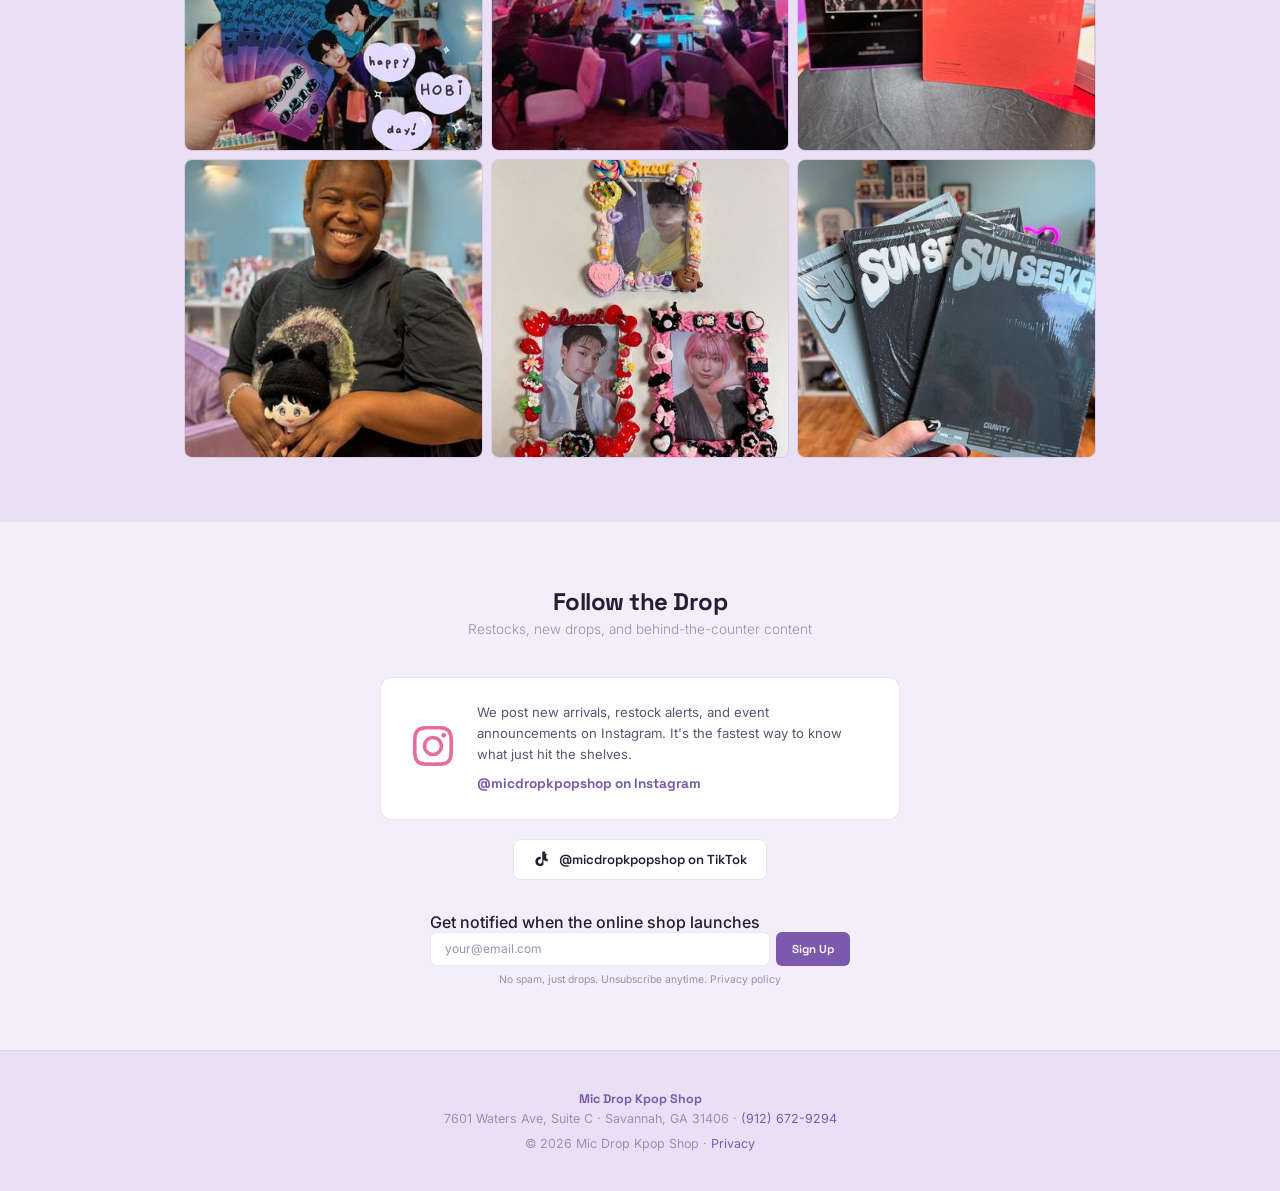
==== commit 8ddf5453: "Launch-ready: lavender/stage-lights themes, newsletter signup, privacy policy, audit fixes - Lavende" ====
--- a/index.html
+++ b/index.html
@@ -3,48 +3,75 @@
 <head>
 <meta charset="UTF-8">
 <meta name="viewport" content="width=device-width, initial-scale=1.0">
-<title>Mic Drop K-Pop Shop | Savannah's First K-Pop Store</title>
-<meta name="description" content="Mic Drop K-Pop Shop — Savannah's first K-pop store! Albums, merch, Sanrio, blind boxes & more. Open Wed-Sat 12:30-7pm. 7601 Waters Ave, Suite C, Savannah GA.">
+<title>Mic Drop Kpop Shop | Savannah's First Kpop Store</title>
+<meta name="description" content="Mic Drop Kpop Shop — Savannah's first Kpop store! Albums, merch, Sanrio, blind boxes & more. Open Wed-Sat 12:30-7pm. 7601 Waters Ave, Suite C, Savannah GA.">
 <link rel="icon" href="favicon.ico" sizes="32x32">
 <link rel="apple-touch-icon" href="apple-touch-icon.png">
 <meta property="og:type" content="website">
-<meta property="og:title" content="Mic Drop K-Pop Shop">
-<meta property="og:description" content="Savannah's first K-pop store! Albums, merch, Sanrio, blind boxes & more. Open Wed-Sat 12:30-7pm.">
-<meta property="og:image" content="images/og-image.jpg">
+<meta property="og:title" content="Mic Drop Kpop Shop">
+<meta property="og:description" content="Savannah's first Kpop store! Albums, merch, Sanrio, blind boxes & more. Open Wed-Sat 12:30-7pm.">
+<meta property="og:image" content="https://micdropkpop.com/images/og-image.jpg">
 <meta property="og:url" content="https://micdropkpop.com">
 <meta name="twitter:card" content="summary_large_image">
-<meta name="twitter:title" content="Mic Drop K-Pop Shop">
-<meta name="twitter:description" content="Savannah's first K-pop store! Albums, merch, Sanrio, blind boxes & more.">
-<meta name="twitter:image" content="images/og-image.jpg">
+<meta name="twitter:title" content="Mic Drop Kpop Shop">
+<meta name="twitter:description" content="Savannah's first Kpop store! Albums, merch, Sanrio, blind boxes & more.">
+<meta name="twitter:image" content="https://micdropkpop.com/images/og-image.jpg">
 <link rel="preconnect" href="https://fonts.googleapis.com">
 <link rel="preconnect" href="https://fonts.gstatic.com" crossorigin>
 <link href="https://fonts.googleapis.com/css2?family=Space+Grotesk:wght@400;500;600;700&family=Inter:wght@300;400;500;600&display=swap" rel="stylesheet">
 <link rel="stylesheet" href="css/style.css">
+<link rel="canonical" href="https://micdropkpop.com/">
+<script type="application/ld+json">
+{
+  "@context": "https://schema.org",
+  "@type": "Store",
+  "name": "Mic Drop Kpop Shop",
+  "image": "https://micdropkpop.com/images/logo.png",
+  "url": "https://micdropkpop.com",
+  "telephone": "+19126729294",
+  "description": "Savannah's first Kpop store. Albums, merch, Sanrio, blind boxes, photocards, and more.",
+  "address": {
+    "@type": "PostalAddress",
+    "streetAddress": "7601 Waters Ave, Suite C",
+    "addressLocality": "Savannah",
+    "addressRegion": "GA",
+    "postalCode": "31406",
+    "addressCountry": "US"
+  },
+  "geo": {
+    "@type": "GeoCoordinates",
+    "latitude": 32.0052,
+    "longitude": -81.1064
+  },
+  "openingHoursSpecification": [
+    {"@type": "OpeningHoursSpecification", "dayOfWeek": ["Wednesday","Thursday","Friday","Saturday"], "opens": "12:30", "closes": "19:00"},
+    {"@type": "OpeningHoursSpecification", "dayOfWeek": ["Monday","Tuesday","Sunday"], "opens": "00:00", "closes": "00:00"}
+  ],
+  "priceRange": "$$",
+  "sameAs": [
+    "https://www.instagram.com/micdropkpopshop/",
+    "https://www.tiktok.com/@micdropkpopshop"
+  ]
+}
+</script>
 <!-- ANALYTICS: uncomment when live
 <script data-goatcounter="https://micdropkpop.goatcounter.com/count" async src="//gc.zgo.at/count.js"></script>
 -->
 </head>
-<body data-theme="blossom">
-
-<!-- THEME PICKER — Mom picks her favorite, then we remove this bar -->
-<div class="theme-bar" id="themebar">
-  <span>Pick a look:</span>
-  <button class="theme-btn active" onclick="setTheme('blossom')">Blossom</button>
-  <button class="theme-btn" onclick="setTheme('stage-lights')">Stage Lights</button>
-  <button class="theme-btn" onclick="setTheme('peach-dream')">Peach Dream</button>
-</div>
+<body data-theme="lavender">
 
 <!-- NAV -->
 <nav class="site-nav">
   <div class="nav-inner">
-    <a href="#" class="nav-brand">
+    <a href="/" class="nav-brand">
       <img src="images/logo.png" alt="Mic Drop">
-      <strong>Mic Drop</strong>
+      <strong>Mic Drop Kpop</strong>
     </a>
     <div class="nav-links">
       <a href="#visit">Visit</a>
       <a href="#gallery">Gallery</a>
       <a href="#connect">Connect</a>
+      <button class="theme-toggle" onclick="toggleTheme()" aria-label="Toggle dark mode" title="Toggle dark mode">&#9790;</button>
     </div>
     <button class="nav-toggle" onclick="document.querySelector('.nav-links').classList.toggle('open')" aria-label="Menu">&#9776;</button>
   </div>
@@ -54,11 +81,11 @@
 <section class="hero">
   <div class="hero-content">
     <div class="logo-wrap">
-      <img src="images/logo.png" alt="Mic Drop K-Pop Shop Logo" width="140" height="140">
-    </div>
-
-    <h1>Mic Drop</h1>
-    <p class="tagline">Savannah's First K-Pop Store</p>
+      <img src="images/logo.png" alt="Mic Drop Kpop Shop Logo" width="180" height="180">
+    </div>
+
+    <h1>Mic Drop Kpop</h1>
+    <p class="tagline">Savannah's First Kpop Store</p>
 
     <div class="award">
       <svg viewBox="0 0 24 24" fill="currentColor" width="14" height="14"><path d="M12 2l3.09 6.26L22 9.27l-5 4.87 1.18 6.88L12 17.77l-6.18 3.25L7 14.14 2 9.27l6.91-1.01L12 2z"/></svg>
@@ -71,6 +98,17 @@
       <div>7601 Waters Ave, Suite C &nbsp;&middot;&nbsp; Savannah, GA</div>
       <div><a href="tel:+19126729294">(912) 672-9294</a></div>
     </div>
+
+    <div class="hero-cta">
+      <a href="https://www.instagram.com/micdropkpopshop/" target="_blank" rel="noopener" class="btn">
+        <svg viewBox="0 0 24 24" fill="currentColor" width="13" height="13"><path d="M12 2.163c3.204 0 3.584.012 4.85.07 3.252.148 4.771 1.691 4.919 4.919.058 1.265.069 1.645.069 4.849 0 3.205-.012 3.584-.069 4.849-.149 3.225-1.664 4.771-4.919 4.919-1.266.058-1.644.07-4.85.07-3.204 0-3.584-.012-4.849-.07-3.26-.149-4.771-1.699-4.919-4.92-.058-1.265-.07-1.644-.07-4.849 0-3.204.013-3.583.07-4.849.149-3.227 1.664-4.771 4.919-4.919 1.266-.057 1.645-.069 4.849-.069z"/></svg>
+        Follow Us
+      </a>
+      <a href="https://www.google.com/maps/dir/?api=1&destination=7601+Waters+Ave+Suite+C+Savannah+GA+31406" target="_blank" rel="noopener" class="btn-outline" data-track="directions">
+        <svg viewBox="0 0 24 24" fill="none" stroke="currentColor" stroke-width="2" width="13" height="13"><path d="M3 11l19-9-9 19-2-8-8-2z"/></svg>
+        Get Directions
+      </a>
+    </div>
   </div>
 
   <div class="scroll-cue">
@@ -83,15 +121,15 @@
   <div class="section">
     <div class="section-head">
       <h2>What We Carry</h2>
-      <p>Something for every kind of fan</p>
+      <p>From comeback albums to POB photocards, we've got your bias covered</p>
     </div>
     <div class="categories">
-      <div class="cat"><span class="cat-icon">&#x1F3B5;</span><span class="cat-name">K-Pop Albums</span></div>
-      <div class="cat"><span class="cat-icon">&#x1F455;</span><span class="cat-name">Merch &amp; Apparel</span></div>
+      <div class="cat"><span class="cat-icon">&#x1F3B5;</span><span class="cat-name">Kpop Albums</span></div>
+      <div class="cat"><span class="cat-icon">&#x1F455;</span><span class="cat-name">Merch</span></div>
       <div class="cat"><span class="cat-icon">&#x1F380;</span><span class="cat-name">Sanrio</span></div>
       <div class="cat"><span class="cat-icon">&#x1F381;</span><span class="cat-name">Blind Boxes</span></div>
       <div class="cat"><span class="cat-icon">&#x1F3A8;</span><span class="cat-name">Fan Art</span></div>
-      <div class="cat"><span class="cat-icon">&#x1F0CF;</span><span class="cat-name">Trading Cards</span></div>
+      <div class="cat"><span class="cat-icon">&#x1F0CF;</span><span class="cat-name">Photocards</span></div>
       <div class="cat"><span class="cat-icon">&#x1F3A4;</span><span class="cat-name">Concert Gear</span></div>
       <div class="cat"><span class="cat-icon">&#x1F496;</span><span class="cat-name">Accessories</span></div>
     </div>
@@ -102,7 +140,7 @@
 <div class="section" id="visit">
   <div class="section-head">
     <h2>Come Visit</h2>
-    <p>Come see us! We're always getting new stuff in</p>
+    <p>New albums and restocks every week, plus events you won't want to miss</p>
   </div>
   <div class="info-grid">
     <div class="card">
@@ -144,21 +182,50 @@
   </div>
 </div>
 
+<!-- COMMUNITY -->
+<div class="section">
+  <div class="section-head">
+    <h2>More Than a Store</h2>
+    <p>A real place where kpop fans come together</p>
+  </div>
+  <div class="testimonials">
+    <div class="testimonial">
+      <p class="testimonial-text" style="font-style:normal;">
+        <svg viewBox="0 0 24 24" fill="currentColor" width="18" height="18" style="color:var(--gold);vertical-align:middle;margin-right:0.3rem;"><path d="M12 2l3.09 6.26L22 9.27l-5 4.87 1.18 6.88L12 17.77l-6.18 3.25L7 14.14 2 9.27l6.91-1.01L12 2z"/></svg>
+        <strong>Best New Store 2024</strong>
+      </p>
+      <div class="testimonial-source">Connect Savannah Readers' Choice</div>
+    </div>
+    <div class="testimonial">
+      <p class="testimonial-text" style="font-style:normal;">
+        Cupsleeve events, concert watch parties, and photocard trading days at the shop
+      </p>
+      <div class="testimonial-source">See the gallery below</div>
+    </div>
+    <div class="testimonial">
+      <p class="testimonial-text" style="font-style:normal;">
+        <strong>@micdropkpopshop</strong> on Instagram for restocks, new arrivals, and event announcements
+      </p>
+      <div class="testimonial-source"><a href="https://www.instagram.com/micdropkpopshop/" target="_blank" rel="noopener">Follow along</a></div>
+    </div>
+  </div>
+</div>
+
 <!-- GALLERY -->
 <div class="section-alt" id="gallery">
   <div class="section">
     <div class="section-head">
       <h2>Shop Vibes</h2>
-      <p>We hope to see you soon</p>
+      <p>Where fans hang out, trade photocards, and catch watch parties</p>
     </div>
     <div class="gallery-grid">
       <div class="gallery-item"><img src="images/gallery/gallery_000_thumb.jpg" alt="Best New Store 2024 award from Connect Savannah" loading="lazy"></div>
       <div class="gallery-item"><img src="images/gallery/gallery_001_thumb.jpg" alt="Fans trading photocards on the purple couch" loading="lazy"></div>
-      <div class="gallery-item"><img src="images/gallery/gallery_002_thumb.jpg" alt="Inside the shop — albums, Sanrio, and K-pop merch on display" loading="lazy"></div>
+      <div class="gallery-item"><img src="images/gallery/gallery_002_thumb.jpg" alt="Inside the shop — albums, Sanrio, and Kpop merch on display" loading="lazy"></div>
       <div class="gallery-item"><img src="images/gallery/gallery_003_thumb.jpg" alt="Hobi Day cupsleeve event cards" loading="lazy"></div>
       <div class="gallery-item"><img src="images/gallery/gallery_004_thumb.jpg" alt="Concert watch party with lightsticks and fans" loading="lazy"></div>
       <div class="gallery-item"><img src="images/gallery/gallery_005_thumb.jpg" alt="BTS albums on display" loading="lazy"></div>
-      <div class="gallery-item"><img src="images/gallery/gallery_006_thumb.jpg" alt="Happy customer with a K-pop plushie" loading="lazy"></div>
+      <div class="gallery-item"><img src="images/gallery/gallery_006_thumb.jpg" alt="Happy customer with a Kpop plushie" loading="lazy"></div>
       <div class="gallery-item"><img src="images/gallery/gallery_007_thumb.jpg" alt="Handmade decoden photocard frames" loading="lazy"></div>
       <div class="gallery-item"><img src="images/gallery/gallery_008_thumb.jpg" alt="New Cravity Sun Seeker albums just in" loading="lazy"></div>
     </div>
@@ -169,56 +236,91 @@
 <div class="section" id="connect">
   <div class="section-head">
     <h2>Follow the Drop</h2>
-    <p>New arrivals, restocks &amp; store vibes</p>
-  </div>
-  <div class="social-links">
-    <a href="https://www.instagram.com/micdropkpopshop/" target="_blank" rel="noopener" class="social-link ig">
+    <p>Restocks, new drops, and behind-the-counter content</p>
+  </div>
+  <div class="ig-cta">
+    <div class="ig-cta-icon">
       <svg viewBox="0 0 24 24" fill="currentColor"><path d="M12 2.163c3.204 0 3.584.012 4.85.07 3.252.148 4.771 1.691 4.919 4.919.058 1.265.069 1.645.069 4.849 0 3.205-.012 3.584-.069 4.849-.149 3.225-1.664 4.771-4.919 4.919-1.266.058-1.644.07-4.85.07-3.204 0-3.584-.012-4.849-.07-3.26-.149-4.771-1.699-4.919-4.92-.058-1.265-.07-1.644-.07-4.849 0-3.204.013-3.583.07-4.849.149-3.227 1.664-4.771 4.919-4.919 1.266-.057 1.645-.069 4.849-.069zM12 0C8.741 0 8.333.014 7.053.072 2.695.272.273 2.69.073 7.052.014 8.333 0 8.741 0 12c0 3.259.014 3.668.072 4.948.2 4.358 2.618 6.78 6.98 6.98C8.333 23.986 8.741 24 12 24c3.259 0 3.668-.014 4.948-.072 4.354-.2 6.782-2.618 6.979-6.98.059-1.28.073-1.689.073-4.948 0-3.259-.014-3.667-.072-4.947-.196-4.354-2.617-6.78-6.979-6.98C15.668.014 15.259 0 12 0zm0 5.838a6.162 6.162 0 100 12.324 6.162 6.162 0 000-12.324zM12 16a4 4 0 110-8 4 4 0 010 8zm6.406-11.845a1.44 1.44 0 100 2.881 1.44 1.44 0 000-2.881z"/></svg>
-      @micdropkpopshop
-    </a>
+    </div>
+    <div class="ig-cta-text">
+      <p>We post new arrivals, restock alerts, and event announcements on Instagram. It's the fastest way to know what just hit the shelves.</p>
+      <p style="margin-top:0.5rem;"><a href="https://www.instagram.com/micdropkpopshop/" target="_blank" rel="noopener">@micdropkpopshop on Instagram</a></p>
+    </div>
+  </div>
+  <div class="social-links" style="margin-top: 1.2rem;">
     <a href="https://www.tiktok.com/@micdropkpopshop" target="_blank" rel="noopener" class="social-link tt">
       <svg viewBox="0 0 24 24" fill="currentColor"><path d="M19.59 6.69a4.83 4.83 0 01-3.77-4.25V2h-3.45v13.67a2.89 2.89 0 01-2.88 2.5 2.89 2.89 0 01-2.89-2.89 2.89 2.89 0 012.89-2.89c.28 0 .54.04.79.1v-3.5a6.37 6.37 0 00-.79-.05A6.34 6.34 0 003.15 15.2a6.34 6.34 0 0010.86 4.46V13a8.28 8.28 0 005.58 2.17v-3.44a4.85 4.85 0 01-1.99-.44l-.01-4.6z"/></svg>
-      @micdropkpopshop
+      @micdropkpopshop on TikTok
     </a>
+  </div>
+  <div class="newsletter" style="margin-top: 2rem;">
+    <p style="font-weight:500;">Get notified when the online shop launches</p>
+    <form class="newsletter-form" id="subscribe-form">
+      <input type="email" class="newsletter-input" placeholder="your@email.com" required>
+      <button type="submit" class="newsletter-submit">Sign Up</button>
+    </form>
+    <p class="newsletter-note" id="subscribe-msg">No spam, just drops. Unsubscribe anytime. <a href="privacy.html" style="color:var(--text-dim);">Privacy policy</a></p>
   </div>
 </div>
 
 <!-- FOOTER -->
 <footer class="site-footer">
-  <p><strong>Mic Drop K-Pop Shop</strong></p>
-  <p style="margin-top:0.3rem;">7601 Waters Ave, Suite C &middot; Savannah, GA 31406 &middot; (912) 672-9294</p>
-  <p style="margin-top:0.6rem;">&copy; 2026 Mic Drop K-Pop Shop</p>
+  <p><strong>Mic Drop Kpop Shop</strong></p>
+  <p style="margin-top:0.3rem;">7601 Waters Ave, Suite C &middot; Savannah, GA 31406 &middot; <a href="tel:+19126729294">(912) 672-9294</a></p>
+  <p style="margin-top:0.6rem;">&copy; 2026 Mic Drop Kpop Shop &middot; <a href="privacy.html">Privacy</a></p>
 </footer>
 
 <script>
-function setTheme(name) {
-  document.body.setAttribute('data-theme', name);
-  document.querySelectorAll('.theme-btn').forEach(function(btn) {
-    var btnName = btn.textContent.trim().toLowerCase().replace(/\s+/g, '-');
-    btn.classList.toggle('active', btnName === name);
-  });
-  try { localStorage.setItem('micdrop-theme', name); } catch(e) {}
-}
-try {
-  var saved = localStorage.getItem('micdrop-theme');
-  if (saved) setTheme(saved);
-} catch(e) {}
-// ANALYTICS: uncomment when GoatCounter is live
-// Track directions clicks and phone taps — the two metrics that matter
-// document.querySelectorAll('[data-track]').forEach(function(el) {
-//   el.addEventListener('click', function() {
-//     if (window.goatcounter) {
-//       window.goatcounter.count({path: 'action/' + el.getAttribute('data-track'), event: true});
-//     }
-//   });
-// });
-
 document.addEventListener('click', function(e) {
   var nav = document.querySelector('.nav-links');
   if (nav && nav.classList.contains('open') && !e.target.closest('.site-nav')) {
     nav.classList.remove('open');
   }
 });
+function toggleTheme() {
+  var body = document.body;
+  var current = body.getAttribute('data-theme');
+  var next = current === 'lavender' ? 'stage-lights' : 'lavender';
+  body.setAttribute('data-theme', next);
+  localStorage.setItem('micdrop-theme', next);
+  var btn = document.querySelector('.theme-toggle');
+  if (btn) btn.innerHTML = next === 'stage-lights' ? '&#9788;' : '&#9790;';
+}
+(function() {
+  var saved = localStorage.getItem('micdrop-theme');
+  if (saved && saved !== document.body.getAttribute('data-theme')) {
+    document.body.setAttribute('data-theme', saved);
+  }
+  var btn = document.querySelector('.theme-toggle');
+  if (btn) btn.innerHTML = (saved || 'lavender') === 'stage-lights' ? '&#9788;' : '&#9790;';
+})();
+var sf = document.getElementById('subscribe-form');
+if (sf) sf.addEventListener('submit', function(e) {
+  e.preventDefault();
+  var email = sf.querySelector('input').value.trim();
+  var msg = document.getElementById('subscribe-msg');
+  if (!email) return;
+  sf.querySelector('button').disabled = true;
+  fetch('/api/subscribe', {
+    method: 'POST',
+    headers: {'Content-Type': 'application/json'},
+    body: JSON.stringify({email: email, source: 'website'})
+  }).then(function(r) { return r.json(); }).then(function(d) {
+    if (d.ok && d.existing) {
+      msg.textContent = "You're already on the list! We'll be in touch.";
+      sf.querySelector('input').value = '';
+    } else if (d.ok) {
+      msg.textContent = "You're in! We'll let you know when the shop goes live.";
+      sf.querySelector('input').value = '';
+    } else {
+      msg.textContent = d.error || 'Something went wrong. Try again?';
+    }
+    sf.querySelector('button').disabled = false;
+  }).catch(function() {
+    msg.textContent = 'Something went wrong. Try again?';
+    sf.querySelector('button').disabled = false;
+  });
+});
 </script>
 </body>
 </html>
--- a/css/style.css
+++ b/css/style.css
@@ -1,18 +1,18 @@
-/* Mic Drop K-Pop Shop — Landing Page */
+/* Mic Drop K-Pop Shop — Shared Stylesheet */
 
 /* =========================================
    THEME VARIABLES
    ========================================= */
 
-/* Blossom (Light) — matches the kawaii logo */
+/* Blossom (Light) */
 [data-theme="blossom"] {
   --bg: #FFF8F5;
   --bg-card: #FFFFFF;
   --bg-elevated: #FFF0EB;
   --accent: #E86B9E;
   --accent-glow: rgba(232,107,158,0.12);
-  --secondary: #9B7CC4;
-  --secondary-glow: rgba(155,124,196,0.10);
+  --secondary: #8768AF;
+  --secondary-glow: rgba(135,104,175,0.10);
   --gold: #FFB347;
   --text: #2A2433;
   --text-muted: #6B5F7A;
@@ -31,13 +31,13 @@
   --bg-elevated: #1E1929;
   --accent: #E86B9E;
   --accent-glow: rgba(232,107,158,0.12);
-  --secondary: #9B7CC4;
-  --secondary-glow: rgba(155,124,196,0.15);
+  --secondary: #876AA6;
+  --secondary-glow: rgba(135,106,166,0.15);
   --gold: #FFD93D;
   --text: #EEEAF3;
   --text-muted: #9890A6;
   --text-dim: #6B6280;
-  --border: rgba(155,124,196,0.15);
+  --border: rgba(176,143,212,0.15);
   --shadow: rgba(0,0,0,0.3);
   --nav-bg: rgba(14,11,19,0.92);
   --btn-text: #FFFFFF;
@@ -51,11 +51,11 @@
   --bg-elevated: #FFF2E8;
   --accent: #F5A882;
   --accent-glow: rgba(245,168,130,0.12);
-  --secondary: #D4849A;
-  --secondary-glow: rgba(212,132,154,0.10);
+  --secondary: #A76175;
+  --secondary-glow: rgba(167,97,117,0.10);
   --gold: #FFB347;
-  --text: #3D2E24;
-  --text-muted: #7A6558;
+  --text: #2D1F15;
+  --text-muted: #6B5648;
   --text-dim: #A69588;
   --border: rgba(212,132,154,0.15);
   --shadow: rgba(245,168,130,0.08);
@@ -64,10 +64,71 @@
   --footer-bg: #FFF2E8;
 }
 
+/* Ocean Blue (Light Blue) */
+[data-theme="ocean-blue"] {
+  --bg: #EFF5FB;
+  --bg-card: #FFFFFF;
+  --bg-elevated: #E3EDF7;
+  --accent: #E86B9E;
+  --accent-glow: rgba(232,107,158,0.12);
+  --secondary: #497AA4;
+  --secondary-glow: rgba(73,122,164,0.12);
+  --gold: #FFB347;
+  --text: #1A2A3A;
+  --text-muted: #4E6478;
+  --text-dim: #8A9EB0;
+  --border: rgba(91,141,184,0.15);
+  --shadow: rgba(91,141,184,0.08);
+  --nav-bg: rgba(239,245,251,0.92);
+  --btn-text: #FFFFFF;
+  --footer-bg: #E3EDF7;
+}
+
+/* Lavender (Light Purple) */
+[data-theme="lavender"] {
+  --bg: #F3EEFA;
+  --bg-card: #FFFFFF;
+  --bg-elevated: #EAE0F5;
+  --accent: #E86B9E;
+  --accent-glow: rgba(232,107,158,0.12);
+  --secondary: #7B5AAE;
+  --secondary-glow: rgba(123,90,174,0.12);
+  --gold: #FFB347;
+  --text: #241D33;
+  --text-muted: #5E5270;
+  --text-dim: #9A8FB0;
+  --border: rgba(123,90,174,0.15);
+  --shadow: rgba(123,90,174,0.08);
+  --nav-bg: rgba(243,238,250,0.92);
+  --btn-text: #FFFFFF;
+  --footer-bg: #EAE0F5;
+}
+
+/* Midnight (Dark Blue) */
+[data-theme="midnight"] {
+  --bg: #0C1525;
+  --bg-card: #12203A;
+  --bg-elevated: #182842;
+  --accent: #E86B9E;
+  --accent-glow: rgba(232,107,158,0.15);
+  --secondary: #537A9A;
+  --secondary-glow: rgba(83,122,154,0.15);
+  --gold: #FFD93D;
+  --text: #E0E8F0;
+  --text-muted: #8A9BB0;
+  --text-dim: #5A6E85;
+  --border: rgba(123,172,212,0.15);
+  --shadow: rgba(0,0,0,0.3);
+  --nav-bg: rgba(12,21,37,0.92);
+  --btn-text: #FFFFFF;
+  --footer-bg: #12203A;
+}
+
 /* =========================================
    BASE
    ========================================= */
 * { margin: 0; padding: 0; box-sizing: border-box; }
+*:focus-visible { outline: 2px solid var(--secondary); outline-offset: 2px; }
 html { scroll-behavior: smooth; }
 
 body {
@@ -83,7 +144,7 @@
 a:hover { color: var(--accent); }
 
 /* =========================================
-   THEME PICKER (preview bar — removed for production)
+   THEME PICKER (preview bar)
    ========================================= */
 .theme-bar {
   position: fixed;
@@ -128,7 +189,7 @@
    ========================================= */
 .site-nav {
   position: fixed;
-  top: 38px; /* below theme bar — change to 0 for production */
+  top: 0;
   left: 0;
   right: 0;
   z-index: 100;
@@ -141,7 +202,7 @@
 }
 
 .nav-inner {
-  max-width: 900px;
+  max-width: 960px;
   margin: 0 auto;
   display: flex;
   align-items: center;
@@ -157,8 +218,8 @@
   color: var(--text);
 }
 .nav-brand img {
-  width: 34px;
-  height: 34px;
+  width: 38px;
+  height: 38px;
   border-radius: 50%;
   border: 1.5px solid var(--secondary);
 }
@@ -168,7 +229,7 @@
   font-weight: 700;
 }
 
-.nav-links { display: flex; gap: 0.25rem; }
+.nav-links { display: flex; gap: 0.25rem; align-items: center; }
 .nav-links a {
   padding: 0.45rem 0.85rem;
   font-size: 0.82rem;
@@ -178,6 +239,28 @@
   transition: all 0.2s;
 }
 .nav-links a:hover { color: var(--text); background: var(--secondary-glow); }
+.nav-links a.active { color: var(--text); background: var(--secondary-glow); }
+
+.theme-toggle {
+  background: none; border: 1px solid var(--border); color: var(--text-muted);
+  font-size: 1.1rem; padding: 0.35rem 0.65rem; border-radius: 6px;
+  cursor: pointer; transition: all 0.2s; line-height: 1;
+}
+.theme-toggle:hover { color: var(--text); background: var(--secondary-glow); }
+
+.cart-icon {
+  position: relative; display: flex; align-items: center;
+  padding: 0.45rem 0.85rem; color: var(--text-muted);
+  font-size: 0.82rem; font-weight: 500; border-radius: 6px;
+  cursor: pointer; transition: all 0.2s; gap: 0.35rem;
+}
+.cart-icon:hover { color: var(--text); background: var(--secondary-glow); }
+.cart-badge {
+  background: var(--accent); color: #fff; font-size: 0.6rem; font-weight: 700;
+  width: 16px; height: 16px; border-radius: 50%;
+  display: flex; align-items: center; justify-content: center;
+  position: absolute; top: 2px; right: 4px;
+}
 
 .nav-toggle {
   display: none;
@@ -189,7 +272,7 @@
 }
 
 /* =========================================
-   HERO
+   HERO (Brochure — full viewport)
    ========================================= */
 .hero {
   min-height: 100vh;
@@ -224,8 +307,8 @@
   display: inline-block;
 }
 .logo-wrap img {
-  width: 140px;
-  height: 140px;
+  width: 180px;
+  height: 180px;
   border-radius: 50%;
   object-fit: cover;
   border: 2.5px solid var(--secondary);
@@ -254,9 +337,9 @@
 
 .tagline {
   font-family: 'Space Grotesk', sans-serif;
-  font-size: 0.8rem;
+  font-size: 1rem;
   font-weight: 500;
-  letter-spacing: 3.5px;
+  letter-spacing: 2px;
   text-transform: uppercase;
   color: var(--secondary);
   margin-bottom: 1.5rem;
@@ -303,6 +386,36 @@
   margin: 0.7rem auto;
   border-radius: 1px;
 }
+
+.hero-cta {
+  display: flex;
+  gap: 0.8rem;
+  justify-content: center;
+  margin-top: 1.8rem;
+  flex-wrap: wrap;
+}
+.hero-cta .btn-outline {
+  display: inline-flex;
+  align-items: center;
+  gap: 0.4rem;
+  padding: 0.6rem 1.3rem;
+  border: 1.5px solid var(--secondary);
+  color: var(--secondary);
+  font-family: 'Space Grotesk', sans-serif;
+  font-size: 0.78rem;
+  font-weight: 600;
+  letter-spacing: 0.5px;
+  border-radius: 6px;
+  text-decoration: none;
+  transition: all 0.2s;
+}
+.hero-cta .btn-outline:hover {
+  background: var(--secondary);
+  color: var(--btn-text);
+  box-shadow: 0 0 18px var(--secondary-glow);
+  transform: translateY(-1px);
+}
+.hero-cta .btn-outline svg { width: 13px; height: 13px; }
 
 .scroll-cue {
   position: absolute;
@@ -324,7 +437,7 @@
    ========================================= */
 .section {
   padding: 4rem 1.5rem;
-  max-width: 900px;
+  max-width: 960px;
   margin: 0 auto;
 }
 
@@ -338,7 +451,7 @@
   margin-bottom: 2.5rem;
 }
 .section-head h2 {
-  font-size: 1.6rem;
+  font-size: 1.5rem;
   font-weight: 700;
   letter-spacing: -0.5px;
   margin-bottom: 0.25rem;
@@ -364,12 +477,9 @@
   border-radius: 10px;
   padding: 1.3rem 0.8rem;
   text-align: center;
-  transition: all 0.3s;
 }
 .cat:hover {
-  border-color: var(--secondary);
-  transform: translateY(-2px);
-  box-shadow: 0 6px 20px var(--shadow);
+  border-color: var(--border);
 }
 .cat-icon { font-size: 1.6rem; display: block; margin-bottom: 0.4rem; }
 .cat-name {
@@ -380,7 +490,7 @@
 }
 
 /* =========================================
-   INFO CARDS
+   INFO CARDS (Hours, Location, Pre-Orders)
    ========================================= */
 .info-grid {
   display: grid;
@@ -469,7 +579,7 @@
    MAP
    ========================================= */
 .map-section {
-  max-width: 900px;
+  max-width: 960px;
   margin: 0 auto;
   padding: 0 1.5rem 4rem;
 }
@@ -549,6 +659,102 @@
 .social-link.tt:hover svg { color: #00f2ea; }
 
 /* =========================================
+   TESTIMONIALS
+   ========================================= */
+.testimonials {
+  display: grid;
+  grid-template-columns: repeat(3, 1fr);
+  gap: 1.2rem;
+}
+.testimonial {
+  background: var(--bg-card);
+  border: 1px solid var(--border);
+  border-radius: 12px;
+  padding: 1.5rem;
+  position: relative;
+}
+.testimonial::before {
+  content: '\201C';
+  font-family: Georgia, serif;
+  font-size: 2.5rem;
+  color: var(--secondary);
+  opacity: 0.3;
+  position: absolute;
+  top: 0.5rem;
+  left: 1rem;
+  line-height: 1;
+}
+.testimonial-text {
+  font-size: 0.82rem;
+  color: var(--text-muted);
+  line-height: 1.7;
+  margin-top: 1rem;
+  font-style: italic;
+}
+.testimonial-source {
+  margin-top: 0.8rem;
+  font-size: 0.7rem;
+  font-weight: 600;
+  color: var(--text-dim);
+  font-family: 'Space Grotesk', sans-serif;
+}
+.testimonial-stars {
+  color: var(--gold);
+  font-size: 0.7rem;
+  letter-spacing: 2px;
+  margin-top: 0.4rem;
+}
+
+/* =========================================
+   NEWSLETTER
+   ========================================= */
+.newsletter {
+  max-width: 420px;
+  margin: 1.2rem auto 0;
+}
+.newsletter-form {
+  display: flex;
+  gap: 0.4rem;
+}
+.newsletter-input {
+  flex: 1;
+  padding: 0.55rem 0.9rem;
+  border: 1.5px solid var(--border);
+  border-radius: 6px;
+  background: var(--bg-card);
+  color: var(--text);
+  font-family: 'Inter', sans-serif;
+  font-size: 0.75rem;
+  outline: none;
+  transition: border-color 0.2s;
+}
+.newsletter-input::placeholder { color: var(--text-dim); }
+.newsletter-input:focus { border-color: var(--secondary); }
+.newsletter-submit {
+  padding: 0.55rem 1rem;
+  background: var(--secondary);
+  color: var(--btn-text);
+  font-family: 'Space Grotesk', sans-serif;
+  font-size: 0.72rem;
+  font-weight: 600;
+  border: none;
+  border-radius: 6px;
+  cursor: pointer;
+  transition: all 0.2s;
+  white-space: nowrap;
+}
+.newsletter-submit:hover {
+  background: var(--accent);
+  transform: translateY(-1px);
+}
+.newsletter-note {
+  font-size: 0.65rem;
+  color: var(--text-dim);
+  margin-top: 0.4rem;
+  text-align: center;
+}
+
+/* =========================================
    FOOTER
    ========================================= */
 .site-footer {
@@ -564,6 +770,372 @@
   color: var(--secondary);
   font-family: 'Space Grotesk', sans-serif;
 }
+.footer-store-info {
+  margin-top: 0.8rem;
+  padding-top: 0.8rem;
+  border-top: 1px solid var(--border);
+  font-size: 0.75rem;
+  color: var(--text-dim);
+  line-height: 1.6;
+}
+.footer-store-info a { color: var(--accent); font-weight: 600; }
+
+/* =========================================
+   SHOP PAGE — Demo Banner
+   ========================================= */
+.demo-banner {
+  background: var(--gold);
+  color: #2A2433;
+  text-align: center;
+  padding: 0.6rem 1rem;
+  font-family: 'Space Grotesk', sans-serif;
+  font-size: 0.78rem;
+  font-weight: 600;
+  position: fixed; top: 0; left: 0; right: 0; z-index: 200;
+}
+.demo-banner a { color: #2A2433; text-decoration: underline; font-weight: 700; }
+body.has-demo-banner .site-nav { top: 34px; }
+
+/* =========================================
+   SHOP PAGE — Hero (compact)
+   ========================================= */
+.shop-hero {
+  padding: 5.5rem 1.5rem 2.5rem;
+  text-align: center;
+  position: relative; overflow: hidden;
+}
+.shop-hero::before {
+  content: ''; position: absolute; inset: 0;
+  background-image:
+    radial-gradient(circle at 20% 50%, var(--accent-glow) 0%, transparent 50%),
+    radial-gradient(circle at 80% 50%, var(--secondary-glow) 0%, transparent 50%);
+  pointer-events: none;
+}
+.shop-hero-content { position: relative; z-index: 2; max-width: 600px; margin: 0 auto; }
+.shop-hero h1 { font-size: 2.2rem; font-weight: 700; letter-spacing: -0.5px; margin-bottom: 0.3rem; }
+.shop-hero .tagline {
+  font-family: 'Space Grotesk', sans-serif; font-size: 1rem; font-weight: 500;
+  letter-spacing: 2px; text-transform: uppercase; color: var(--secondary); margin-bottom: 0.6rem;
+}
+.shop-hero .logo-wrap { margin-bottom: 1.2rem; }
+.shop-hero .logo-wrap img { width: 120px; height: 120px; }
+.shop-hero .award { margin-bottom: 1rem; }
+.shop-hero p { font-size: 0.88rem; color: var(--text-muted); line-height: 1.6; }
+
+/* =========================================
+   SHOP PAGE — BOPIS Banner (above products)
+   ========================================= */
+.bopis-banner {
+  max-width: 960px;
+  margin: 0 auto;
+  padding: 0 1.5rem;
+}
+.bopis-inner {
+  background: var(--bg-card);
+  border: 1.5px solid var(--secondary);
+  border-radius: 10px;
+  padding: 1rem 1.5rem;
+  display: flex;
+  align-items: center;
+  gap: 1rem;
+  justify-content: center;
+  text-align: center;
+}
+.bopis-inner .bopis-icon { font-size: 1.4rem; flex-shrink: 0; }
+.bopis-inner p {
+  font-size: 0.82rem; color: var(--text-muted); line-height: 1.5;
+}
+.bopis-inner p strong { color: var(--text); }
+
+/* =========================================
+   SHOP PAGE — Search + Sort Bar
+   ========================================= */
+.shop-toolbar {
+  max-width: 960px; margin: 1.5rem auto 0;
+  padding: 0 1.5rem;
+  display: flex; gap: 0.6rem; align-items: center;
+  justify-content: center; flex-wrap: wrap;
+}
+.search-wrap {
+  position: relative; flex: 1; max-width: 360px;
+}
+.search-input {
+  width: 100%;
+  padding: 0.5rem 0.9rem 0.5rem 2.2rem;
+  border: 1.5px solid var(--border);
+  border-radius: 20px;
+  background: var(--bg-card);
+  color: var(--text);
+  font-family: 'Inter', sans-serif;
+  font-size: 0.78rem;
+  outline: none;
+  transition: border-color 0.2s;
+}
+.search-input::placeholder { color: var(--text-dim); }
+.search-input:focus { border-color: var(--secondary); }
+.search-icon {
+  position: absolute; left: 0.75rem; top: 50%;
+  transform: translateY(-50%);
+  color: var(--text-dim); pointer-events: none;
+}
+.sort-select {
+  padding: 0.5rem 0.8rem;
+  border: 1.5px solid var(--border);
+  border-radius: 20px;
+  background: var(--bg-card);
+  color: var(--text-muted);
+  font-family: 'Space Grotesk', sans-serif;
+  font-size: 0.72rem; font-weight: 600;
+  cursor: pointer; outline: none;
+  transition: border-color 0.2s;
+}
+.sort-select:focus { border-color: var(--secondary); }
+
+/* =========================================
+   SHOP PAGE — Featured Spotlight
+   ========================================= */
+.spotlight {
+  max-width: 960px; margin: 0 auto;
+  padding: 0 1.5rem 1.5rem;
+}
+.spotlight-card {
+  background: var(--bg-card);
+  border: 1.5px solid var(--secondary);
+  border-radius: 12px;
+  overflow: hidden;
+  display: flex;
+  align-items: stretch;
+}
+.spotlight-img {
+  width: 200px; flex-shrink: 0;
+  overflow: hidden;
+}
+.spotlight-img img {
+  width: 100%; height: 100%; object-fit: cover;
+  display: block;
+}
+.spotlight-content {
+  padding: 1.5rem;
+  display: flex; flex-direction: column; justify-content: center;
+}
+.spotlight-label {
+  font-family: 'Space Grotesk', sans-serif;
+  font-size: 0.62rem; font-weight: 700;
+  letter-spacing: 2px; text-transform: uppercase;
+  color: var(--accent); margin-bottom: 0.4rem;
+}
+.spotlight-content h3 {
+  font-size: 1.1rem; font-weight: 700; margin-bottom: 0.3rem;
+  text-transform: none; letter-spacing: -0.3px; color: var(--text);
+}
+.spotlight-content p {
+  font-size: 0.82rem; color: var(--text-muted); line-height: 1.6;
+}
+
+/* =========================================
+   BROCHURE — Instagram CTA
+   ========================================= */
+.ig-cta {
+  display: flex;
+  align-items: center;
+  gap: 1.5rem;
+  background: var(--bg-card);
+  border: 1px solid var(--border);
+  border-radius: 12px;
+  padding: 1.5rem 2rem;
+  max-width: 520px;
+  margin: 0 auto;
+}
+.ig-cta-icon {
+  flex-shrink: 0;
+}
+.ig-cta-icon svg { width: 40px; height: 40px; color: var(--accent); }
+.ig-cta-text p {
+  font-size: 0.82rem; color: var(--text-muted); line-height: 1.6;
+}
+.ig-cta-text a {
+  font-family: 'Space Grotesk', sans-serif;
+  font-weight: 700; font-size: 0.85rem;
+}
+
+/* =========================================
+   SHOP PAGE — Filter Bar
+   ========================================= */
+.filter-bar {
+  max-width: 960px; margin: 0 auto;
+  padding: 0 1.5rem;
+  display: flex; gap: 0.4rem; flex-wrap: wrap; justify-content: center;
+  margin-top: 1.5rem;
+}
+.filter-btn {
+  padding: 0.4rem 1rem; border: 1.5px solid var(--border);
+  border-radius: 20px; background: transparent;
+  color: var(--text-muted); font-family: 'Space Grotesk', sans-serif;
+  font-size: 0.75rem; font-weight: 600; cursor: pointer; transition: all 0.2s;
+}
+.filter-btn:hover, .filter-btn.active {
+  border-color: var(--secondary); color: var(--text);
+  background: var(--secondary-glow);
+}
+
+/* =========================================
+   SHOP PAGE — Product Grid
+   ========================================= */
+.product-grid {
+  display: grid;
+  grid-template-columns: repeat(3, 1fr);
+  gap: 1.2rem;
+}
+.product-card {
+  background: var(--bg-card);
+  border: 1px solid var(--border);
+  border-radius: 12px;
+  overflow: hidden;
+  transition: border-color 0.3s, box-shadow 0.3s, transform 0.2s;
+}
+.product-card:hover {
+  border-color: rgba(155,124,196,0.25);
+  box-shadow: 0 6px 24px var(--shadow);
+  transform: translateY(-2px);
+}
+.product-img {
+  aspect-ratio: 1;
+  overflow: hidden;
+  background: var(--bg-elevated);
+  display: flex; align-items: center; justify-content: center;
+}
+.product-img img {
+  width: 100%; height: 100%; object-fit: cover;
+  transition: transform 0.3s;
+}
+.product-card:hover .product-img img { transform: scale(1.05); }
+.product-img .placeholder-icon {
+  font-size: 3rem; opacity: 0.3;
+}
+.product-info { padding: 1rem 1.1rem 1.2rem; }
+.product-artist {
+  font-size: 0.7rem; font-weight: 600; text-transform: uppercase;
+  letter-spacing: 1.5px; color: var(--secondary); margin-bottom: 0.2rem;
+}
+.product-name {
+  font-family: 'Space Grotesk', sans-serif;
+  font-size: 0.92rem; font-weight: 600; margin-bottom: 0.3rem;
+}
+.product-meta {
+  font-size: 0.75rem; color: var(--text-dim); margin-bottom: 0.6rem;
+}
+
+/* Stock + Shipping Indicators */
+.product-stock {
+  display: inline-block;
+  font-size: 0.65rem; font-weight: 600;
+  color: #2D8A4E;
+  margin-bottom: 0.4rem;
+}
+[data-theme="stage-lights"] .product-stock { color: #5ECC7B; }
+.product-fulfillment {
+  font-size: 0.68rem; color: var(--text-dim);
+  margin-bottom: 0.5rem;
+}
+
+.product-price-row {
+  display: flex; align-items: center; justify-content: space-between;
+}
+.product-price {
+  font-family: 'Space Grotesk', sans-serif;
+  font-size: 1.05rem; font-weight: 700;
+}
+.add-btn {
+  padding: 0.45rem 1rem;
+  background: var(--secondary); color: var(--btn-text);
+  font-family: 'Space Grotesk', sans-serif;
+  font-size: 0.72rem; font-weight: 600;
+  border: none; border-radius: 6px;
+  cursor: pointer; transition: all 0.2s;
+  box-shadow: 0 0 12px var(--secondary-glow);
+}
+.add-btn:hover {
+  background: var(--accent);
+  box-shadow: 0 0 18px var(--accent-glow);
+  transform: translateY(-1px);
+}
+
+/* =========================================
+   SHOP PAGE — Pre-Order Badge + Release
+   ========================================= */
+.preorder-badge {
+  display: inline-block;
+  padding: 0.2rem 0.6rem;
+  background: rgba(255,179,71,0.1);
+  border: 1px solid rgba(255,179,71,0.3);
+  color: var(--gold);
+  font-family: 'Space Grotesk', sans-serif;
+  font-size: 0.62rem; font-weight: 700;
+  letter-spacing: 1.5px; text-transform: uppercase;
+  border-radius: 4px; margin-bottom: 0.5rem;
+}
+.product-release {
+  font-size: 0.72rem; color: var(--text-dim); margin-top: 0.2rem;
+}
+
+/* =========================================
+   SHOP PAGE — Version Pills
+   ========================================= */
+.version-pills { display: flex; gap: 0.3rem; flex-wrap: wrap; margin-bottom: 0.5rem; }
+.version-pill {
+  padding: 0.2rem 0.5rem; border: 1px solid var(--border);
+  border-radius: 4px; font-size: 0.65rem; font-weight: 600;
+  color: var(--text-dim); cursor: pointer; transition: all 0.2s;
+  font-family: 'Space Grotesk', sans-serif;
+}
+.version-pill:hover, .version-pill.selected {
+  border-color: var(--secondary); color: var(--secondary);
+  background: var(--secondary-glow);
+}
+
+/* =========================================
+   SHOP PAGE — How It Works
+   ========================================= */
+.how-grid {
+  display: grid; grid-template-columns: repeat(3, 1fr); gap: 1.5rem;
+}
+.how-step {
+  text-align: center;
+  background: var(--bg-card); border: 1px solid var(--border);
+  border-radius: 12px; padding: 2rem 1.2rem;
+}
+.how-number {
+  width: 36px; height: 36px; border-radius: 50%;
+  background: var(--secondary); color: var(--btn-text);
+  font-family: 'Space Grotesk', sans-serif;
+  font-size: 0.9rem; font-weight: 700;
+  display: flex; align-items: center; justify-content: center;
+  margin: 0 auto 1rem;
+}
+.how-step h3 {
+  font-size: 0.85rem; font-weight: 700; margin-bottom: 0.5rem;
+  text-transform: none; letter-spacing: 0; color: var(--text);
+}
+.how-step p { font-size: 0.8rem; color: var(--text-muted); line-height: 1.6; }
+
+/* =========================================
+   SHOP PAGE — Pickup Callout (bottom)
+   ========================================= */
+.pickup-callout {
+  background: var(--bg-card); border: 1.5px solid var(--secondary);
+  border-radius: 12px; padding: 2rem;
+  display: flex; gap: 2rem; align-items: center;
+  max-width: 960px; margin: 0 auto;
+}
+.pickup-callout-text { flex: 1; }
+.pickup-callout-text h3 {
+  font-size: 1.1rem; font-weight: 700; margin-bottom: 0.4rem;
+  text-transform: none; letter-spacing: 0; color: var(--text);
+}
+.pickup-callout-text p {
+  font-size: 0.85rem; color: var(--text-muted); line-height: 1.6;
+}
+.pickup-icon { font-size: 2.5rem; flex-shrink: 0; }
 
 /* =========================================
    RESPONSIVE
@@ -572,11 +1144,12 @@
   .theme-bar { font-size: 0.72rem; gap: 0.35rem; padding: 0.5rem 0.8rem; }
   .theme-btn { padding: 0.3rem 0.65rem; font-size: 0.68rem; }
   .hero h1 { font-size: 2.3rem; }
-  .logo-wrap img { width: 115px; height: 115px; }
+  .logo-wrap img { width: 150px; height: 150px; }
   .info-grid { grid-template-columns: 1fr; }
   .categories { grid-template-columns: repeat(2, 1fr); }
   .social-links { flex-direction: column; align-items: center; }
   .gallery-grid { grid-template-columns: repeat(2, 1fr); }
+  .testimonials { grid-template-columns: 1fr; }
   .nav-links { display: none; }
   .nav-links.open {
     display: flex;
@@ -591,6 +1164,17 @@
     border-bottom: 1px solid var(--border);
   }
   .nav-toggle { display: block; }
+  .product-grid { grid-template-columns: repeat(2, 1fr); }
+  .how-grid { grid-template-columns: 1fr; }
+  .pickup-callout { flex-direction: column; text-align: center; gap: 1rem; }
+  .shop-hero h1 { font-size: 1.8rem; }
+  .filter-btn { font-size: 0.68rem; padding: 0.35rem 0.8rem; }
+  .bopis-inner { flex-direction: column; gap: 0.5rem; }
+  .spotlight-card { flex-direction: column; }
+  .spotlight-img { width: 100%; height: 160px; }
+  .shop-toolbar { flex-direction: column; }
+  .search-wrap { max-width: 100%; }
+  .ig-cta { flex-direction: column; text-align: center; gap: 0.8rem; }
 }
 
 @media (max-width: 480px) {
@@ -599,4 +1183,7 @@
   .cat { padding: 1rem 0.6rem; }
   .section { padding: 3rem 1.2rem; }
   .gallery-grid { grid-template-columns: repeat(2, 1fr); }
-}
+  .product-grid { grid-template-columns: repeat(2, 1fr); gap: 0.8rem; }
+  .product-info { padding: 0.8rem; }
+  .product-name { font-size: 0.82rem; }
+}
